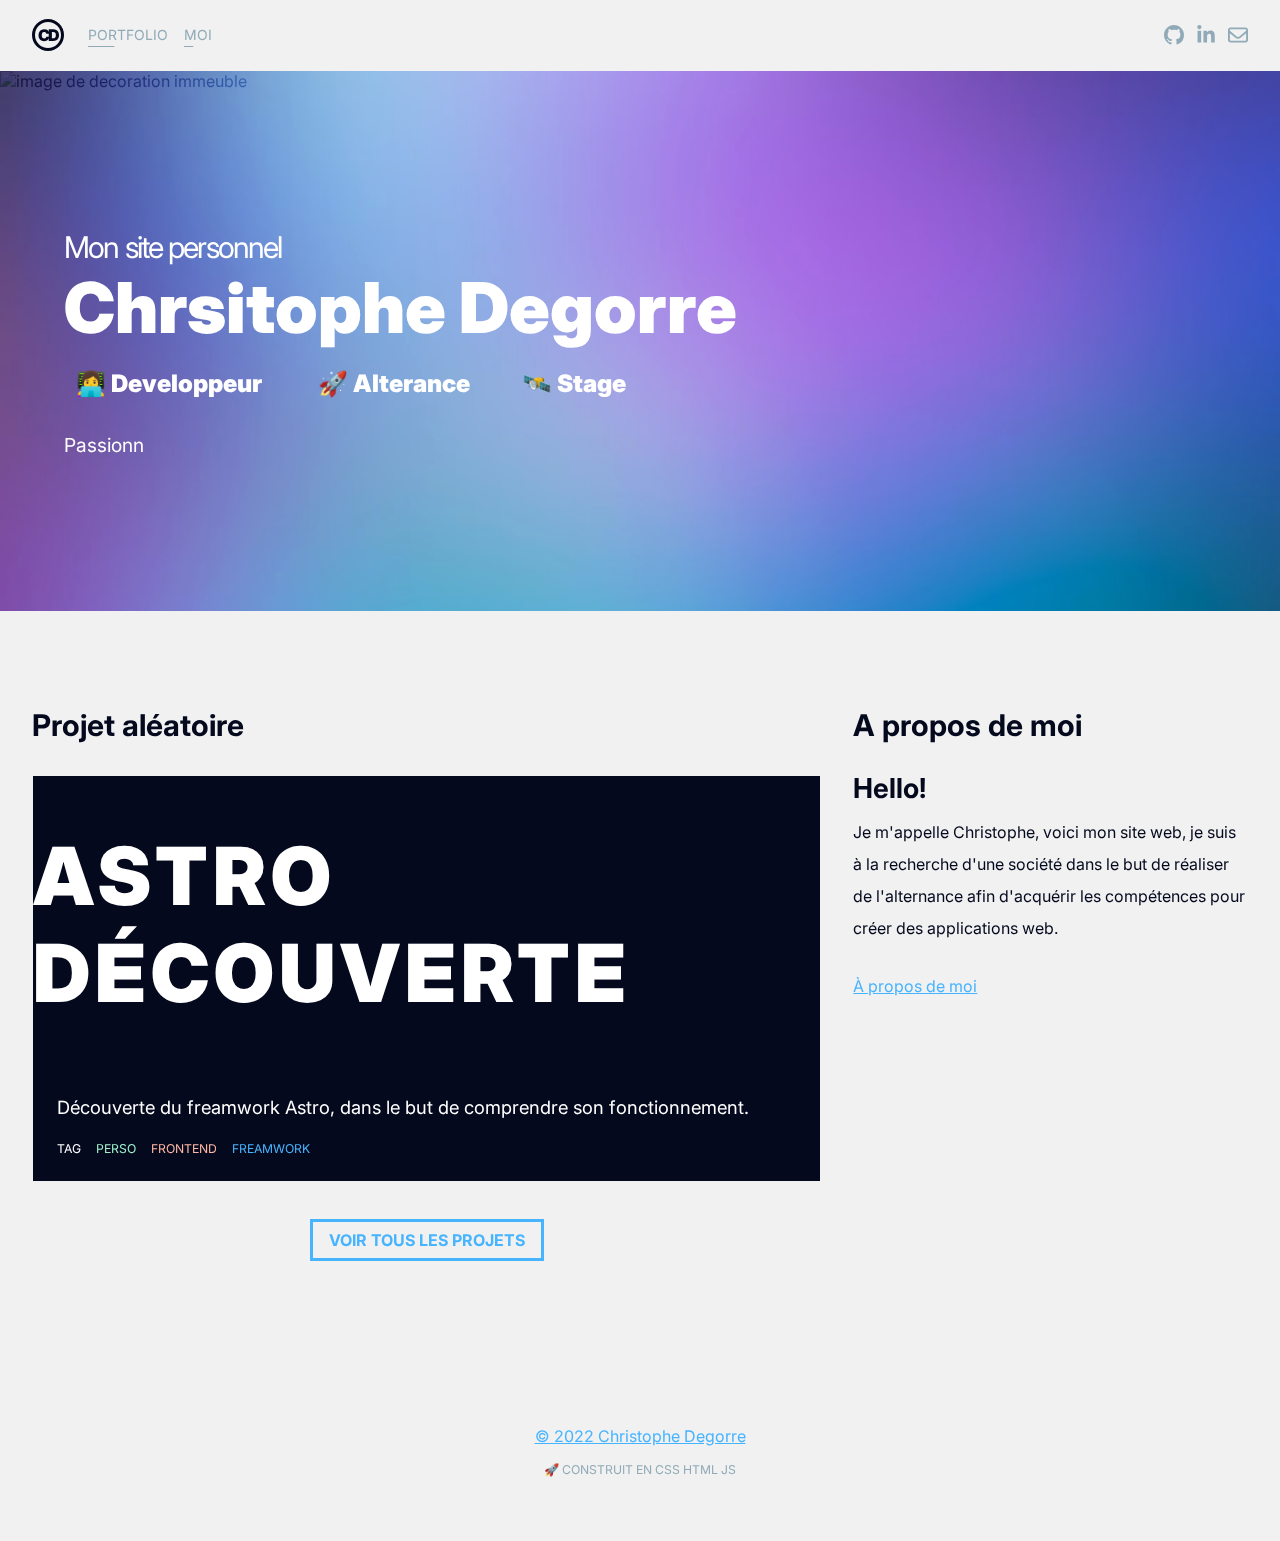
==== index.html @ 21e63541 "Update index.html" ====
<!DOCTYPE html>
<html lang="fr" class="astro-4YTBCMPP">
  <head>
    <meta charset="UTF-8" />
    <meta
      name="description"
      property="og:description"
      content="Le site personnel de Christophe Degorre"
    />
    <meta name="viewport" content="width=device-width" />
    <meta name="generator" content="Astro v1.1.3" />
     <meta name="google-site-verification" content="v-8isw802ksE5gIi-WYFsY7x6QPA-5wrtAp0ynGXPYA" />
    <meta name="robots" content="index,follow" />
    <title>Degorre Chrsitophe : Site personnel</title>
    <meta
      name="description"
      content="Vous êtes à la recherche d'un apprenti d'un stagiaire pour votre société . J ai acquis les connaissances grasses à la formation Développeur web avec Open Class Rooms."
    />
    <meta
      name="google-site-verification"
      content="v-8isw802ksE5gIi-WYFsY7x6QPA-5wrtAp0ynGXPYA"
    />
    <meta name="robots" content="index,follow">
    <link rel="icon" type="image/svg+xml" href="/favicon.svg" />
    <link rel="preconnect" href="https://fonts.googleapis.com" />
    <link rel="preconnect" href="https://fonts.gstatic.com" crossorigin />
    <link
      href="https://fonts.googleapis.com/css2?family=Inter:wght@200;400;700;900&display=swap"
      rel="stylesheet"
    />
    <link rel="stylesheet" href="./styles/3b892f93.f70babb3.css" />
    <link rel="stylesheet" href="./styles/cb6e2e71.89cbe359.css" />
    <link rel="stylesheet" href="./styles/index-projects.a815e34a.css" />
    <link rel="stylesheet" href="./styles/index.74ae51c2.css" />
    <link rel="stylesheet" href="./styles/style.css" />
  </head>
  <body>
    <nav class="_nav_7dyb5_1">
      <a class="_logolink_7dyb5_10" href=""
        ><div class="_monogram_7dyb5_30">CD</div></a
      ><a class="_link_7dyb5_16" href="./pages/portfolio.html">Portfolio</a
      ><a class="_link_7dyb5_16" href="./pages/about.html">Moi</a>
      <a
        class="_social_7dyb5_44 socialNone"
        href="https://github.com/crist51"
        target="blank"
        title="gitHub"
        ><svg
          class="_socialicon_7dyb5_52"
          xmlns="http://www.w3.org/2000/svg"
          viewBox="0 0 16 16"
        >
          <path
            d="M8 0C3.58 0 0 3.58 0 8c0 3.54 2.29 6.53 5.47 7.59.4.07.55-.17.55-.38 0-.19-.01-.82-.01-1.49-2.01.37-2.53-.49-2.69-.94-.09-.23-.48-.94-.82-1.13-.28-.15-.68-.52-.01-.53.63-.01 1.08.58 1.23.82.72 1.21 1.87.87 2.33.66.07-.52.28-.87.51-1.07-1.78-.2-3.64-.89-3.64-3.95 0-.87.31-1.59.82-2.15-.08-.2-.36-1.02.08-2.12 0 0 .67-.21 2.2.82.64-.18 1.32-.27 2-.27.68 0 1.36.09 2 .27 1.53-1.04 2.2-.82 2.2-.82.44 1.1.16 1.92.08 2.12.51.56.82 1.27.82 2.15 0 3.07-1.87 3.75-3.65 3.95.29.25.54.73.54 1.48 0 1.07-.01 1.93-.01 2.2 0 .21.15.46.55.38A8.012 8.012 0 0 0 16 8c0-4.42-3.58-8-8-8z"
          ></path></svg></a
      ><a
        class="_social_7dyb5_44 socialNone"
        href="https://www.linkedin.com/in/christophe-degorre/"
        target="blank"
        title="linkedin"
        ><svg
          class="_socialicon_7dyb5_52"
          xmlns="http://www.w3.org/2000/svg"
          viewBox="0 0 448 512"
        >
          <path
            d="M100.28 448H7.4V148.9h92.88zM53.79 108.1C24.09 108.1 0 83.5 0 53.8a53.79 53.79 0 0 1 107.58 0c0 29.7-24.1 54.3-53.79 54.3zM447.9 448h-92.68V302.4c0-34.7-.7-79.2-48.29-79.2-48.29 0-55.69 37.7-55.69 76.7V448h-92.78V148.9h89.08v40.8h1.3c12.4-23.5 42.69-48.3 87.88-48.3 94 0 111.28 61.9 111.28 142.3V448z"
          ></path></svg></a
      ><a
        class="_social_7dyb5_44"
        href="mailto:crist.degorre@gmail.com"
        title="e-mail"
        ><svg
          class="_socialicon_7dyb5_52"
          xmlns="http://www.w3.org/2000/svg"
          viewBox="0 0 512 512"
        >
          <path
            d="M0 128C0 92.65 28.65 64 64 64H448C483.3 64 512 92.65 512 128V384C512 419.3 483.3 448 448 448H64C28.65 448 0 419.3 0 384V128zM48 128V150.1L220.5 291.7C241.1 308.7 270.9 308.7 291.5 291.7L464 150.1V127.1C464 119.2 456.8 111.1 448 111.1H64C55.16 111.1 48 119.2 48 127.1L48 128zM48 212.2V384C48 392.8 55.16 400 64 400H448C456.8 400 464 392.8 464 384V212.2L322 328.8C283.6 360.3 228.4 360.3 189.1 328.8L48 212.2z"
          ></path>
        </svg>
      </a>
    </nav>
    <header class="hero astro-4YTBCMPP">
      <img
        width="1600"
        height="1131"
        class="img astro-4YTBCMPP"      
        src="https://images.pexels.com/photos/373912/pexels-photo-373912.jpeg?auto=compress&cs=tinysrgb&dpr=2&h=750&w=1260"
        srcset="
          https://images.pexels.com/photos/373912/pexels-photo-373912.jpeg?auto=compress&cs=tinysrgb&dpr=2&h=750&w=1260  800w,
          https://images.pexels.com/photos/373912/pexels-photo-373912.jpeg?auto=compress&cs=tinysrgb&dpr=2&h=750&w=1260 1200w,
          https://images.pexels.com/photos/373912/pexels-photo-373912.jpeg?auto=compress&cs=tinysrgb&dpr=2&h=750&w=1260 1600w,
          https://images.pexels.com/photos/373912/pexels-photo-373912.jpeg?auto=compress&cs=tinysrgb&dpr=2&h=750&w=1260 2400w
        "
           alt="image de decoration immeuble"
        sizes="(max-width: 800px) 800px, (max-width: 1200px) 1200px, (max-width: 1600px) 1600px, (max-width: 2400px) 2400px, 1200px"
      />
      <div class="gradient astro-4YTBCMPP"></div>
      <div class="gradient2 astro-4YTBCMPP"></div>
      <div class="overlay astro-4YTBCMPP">
        <div class="overlay-container astro-4YTBCMPP">
          <p class="subtitle astro-4YTBCMPP">Mon site personnel</p>
          <h1 class="title astro-4YTBCMPP">
            <!-- <small class="subtitle astro-4YTBCMPP">Mon site personnel</small> -->
            <span class="title">Chrsitophe Degorre</span>
          </h1>
          <div class="astro-4YTBCMPP">
            <span class="role astro-4YTBCMPP"
              >👩‍💻 Developpeur
              <span class="invert astro-4YTBCMPP">👩‍💻 Developpeur</span> </span
            >&nbsp;
            <span class="role astro-4YTBCMPP"
              >🚀 Alterance
              <span class="invert astro-4YTBCMPP">🚀 Alterance</span>
            </span>
            <span class="role astro-4YTBCMPP"
              >🛰️ Stage
              <span class="invert astro-4YTBCMPP">🛰️ Stage</span> </span
            >&nbsp;
          </div>
          <p class="desc astro-4YTBCMPP">
            <!-- Passionez du developement informatique, je me lance dans cette
            aventure pour en faire mon metier. -->
          </p>
        </div>
      </div>
    </header>
    <main class="wrapper mt4 mb4 astro-4YTBCMPP">
      <div class="grid astro-4YTBCMPP">
        <div class="section astro-4YTBCMPP index">
          <h2 class="sectionTitle astro-4YTBCMPP">Projet aléatoire</h2>
          <div class="_card_mrvio_1">


          </div>
          <div class="tac mt4 astro-4YTBCMPP">
            <a href="./pages/portfolio.html" class="astro-4YTBCMPP">
              <span class="_button_1fbb5_1">Voir tous les projets</span>
            </a>
          </div>
        </div>
        <div class="section astro-4YTBCMPP">
          <h2 class="sectionTitle astro-4YTBCMPP">A propos de moi</h2>
          <p class="bio astro-4YTBCMPP">
            <span class="astro-4YTBCMPP">Hello!</span> Je m'appelle Christophe,
            voici mon site web, je suis à la recherche d'une société dans
            le but de réaliser de l'alternance afin d'acquérir les compétences
            pour créer des applications web.
          </p>
          <p class="astro-4YTBCMPP">
            <a href="./pages/about.html" class="astro-4YTBCMPP"
              >À propos de moi</a
            >
          </p>
        </div>
      </div>
    </main>
    <footer class="_footer_knfx6_1">
      <a href="#"> © 2022 Christophe Degorre</a
      ><small class="_byline_knfx6_9">🚀 Construit en CSS HTML JS</small>
    </footer>
    <script
      src="https://kit.fontawesome.com/57a7e2b85b.js"
      crossorigin="anonymous"
    ></script>
    <script type="module" src="./script/app.js"></script>
  </body>
</html>
---- styles/3b892f93.f70babb3.css ----
:root {
    --c-black: #05091e;
    --c-blue: #46b4ff;
    --c-gray: #90aab7;
    --c-green: #9ef2cb;
    --c-pink: #ffb8d9;
    --c-orange: #ffb7a3;
    --c-yellow: #ffdace;
    --c-white: #fff;
    --f-u18: 11.390625em;
    --f-u17: 9.950627481136905em;
    --f-u16: 8.692673779389363em;
    --f-u15: 7.59375em;
    --f-u14: 6.63375165409127em;
    --f-u13: 5.795115852926242em;
    --f-u12: 5.0625em;
    --f-u11: 4.422501102727513em;
    --f-u10: 3.8634105686174953em;
    --f-u9: 3.375em;
    --f-u8: 2.9483340684850083em;
    --f-u7: 2.575607045744997em;
    --f-u6: 2.25em;
    --f-u5: 1.9655560456566725em;
    --f-u4: 1.7170713638299977em;
    --f-u3: 1.5em;
    --f-u2: 1.3103706971044482em;
    --f-u1: 1.1447142425533319em;
    --f-d1: .8735804647362989em;
    --f-d2: .7631428283688879em;
    --f-d3: .6666666666666666em;
    --f-d4: .5823869764908659em;
    --f-d5: .5087618855792586em;
    --f-d6: .4444444444444444em;
    --f-d7: .3882579843272439em;
    --f-d8: .3391745903861724em;
    --f-d9: .2962962962962963em;
    --f-d10: .2588386562181626em;
    --f-d11: .22611639359078162em;
    --f-d12: .19753086419753085em;
    --f-d13: .17255910414544176em;
    --f-d14: .15074426239385438em;
    --f-d15: .13168724279835392em;
    --f-d16: .11503940276362785em;
    --f-d17: .10049617492923625em;
    --f-d18: .0877914951989026em;
    --t-fg: var(--c-black);
    --t-bg: var(--c-white);
    --t-subdue: var(--c-gray);
    --t-active: var(--c-blue)
}

body {
    margin: 0;
    color: var(--t-fg);
    font-family: Inter, "system-ui", sans-serif
}

* {
    box-sizing: content-box
}

img {
    max-width: 100%;
    height: auto
}

a {
    color: var(--t-active)
}

h1, .sectionTitle  {
    /* font-size: var(--f-u8); */
    font-size:clamp(30px, 6vw, 60px);
}

.tc-black {
    color: var(--c-color)
}

.bg-black {
    background-color: var(--c-color)
}

.tc-blue {
    color: var(--c-color)
}

.bg-blue {
    background-color: var(--c-color)
}

.tc-white {
    color: var(--c-color)
}

.bg-white {
    background-color: var(--c-color)
}

.f-u0 {
    font-size: var(--f-u0)
}

.f-d0 {
    font-size: var(--f-d0)
}

.f-u1 {
    font-size: var(--f-u1)
}

.f-d1 {
    font-size: var(--f-d1)
}

.f-u2 {
    font-size: var(--f-u2)
}

.f-d2 {
    font-size: var(--f-d2)
}

.f-u3 {
    font-size: var(--f-u3)
}

.f-d3 {
    font-size: var(--f-d3)
}

.f-u4 {
    font-size: var(--f-u4)
}

.f-d4 {
    font-size: var(--f-d4)
}

.f-u5 {
    font-size: var(--f-u5)
}

.f-d5 {
    font-size: var(--f-d5)
}

.f-u6 {
    font-size: var(--f-u6)
}

.f-d6 {
    font-size: var(--f-d6)
}

.f-u7 {
    font-size: var(--f-u7)
}

.f-d7 {
    font-size: var(--f-d7)
}

.f-u8 {
    font-size: var(--f-u8)
}

.f-d8 {
    font-size: var(--f-d8)
}

.f-u9 {
    font-size: var(--f-u9)
}

.f-d9 {
    font-size: var(--f-d9)
}

.f-u10 {
    font-size: var(--f-u10)
}

.f-d10 {
    font-size: var(--f-d10)
}

.f-u11 {
    font-size: var(--f-u11)
}

.f-d11 {
    font-size: var(--f-d11)
}

.f-u12 {
    font-size: var(--f-u12)
}

.f-d12 {
    font-size: var(--f-d12)
}

.f-u13 {
    font-size: var(--f-u13)
}

.f-d13 {
    font-size: var(--f-d13)
}

.f-u14 {
    font-size: var(--f-u14)
}

.f-d14 {
    font-size: var(--f-d14)
}

.f-u15 {
    font-size: var(--f-u15)
}

.f-d15 {
    font-size: var(--f-d15)
}

.f-u16 {
    font-size: var(--f-u16)
}

.f-d16 {
    font-size: var(--f-d16)
}

.f-u17 {
    font-size: var(--f-u17)
}

.f-d17 {
    font-size: var(--f-d17)
}

.f-u18 {
    font-size: var(--f-u18)
}

.f-d18 {
    font-size: var(--f-d18)
}

.ma0 {
    margin: 0rem
}

.mt0 {
    margin-top: 0rem
}

.mr0 {
    margin-right: 0rem
}

.mb0 {
    margin-bottom: 0rem
}

.ml0 {
    margin-left: 0rem
}

.pa0 {
    padding: 0rem
}

.pt0 {
    padding-top: 0rem
}

.pr0 {
    padding-right: 0rem
}

.pb0 {
    padding-bottom: 0rem
}

.pl0 {
    padding-left: 0rem
}

.ma1 {
    margin: .5rem
}

.mt1 {
    margin-top: .5rem
}

.mr1 {
    margin-right: .5rem
}

.mb1 {
    margin-bottom: .5rem
}

.ml1 {
    margin-left: .5rem
}

.pa1 {
    padding: .5rem
}

.pt1 {
    padding-top: .5rem
}

.pr1 {
    padding-right: .5rem
}

.pb1 {
    padding-bottom: .5rem
}

.pl1 {
    padding-left: .5rem
}

.ma2 {
    margin: 1rem
}

.mt2 {
    margin-top: 1rem
}

.mr2 {
    margin-right: 1rem
}

.mb2 {
    margin-bottom: 1rem
}

.ml2 {
    margin-left: 1rem
}

.pa2 {
    padding: 1rem
}

.pt2 {
    padding-top: 1rem
}

.pr2 {
    padding-right: 1rem
}

.pb2 {
    padding-bottom: 1rem
}

.pl2 {
    padding-left: 1rem
}

.ma3 {
    margin: 1.5rem
}

.mt3 {
    margin-top: 1.5rem
}

.mr3 {
    margin-right: 1.5rem
}

.mb3 {
    margin-bottom: 1.5rem
}

.ml3 {
    margin-left: 1.5rem
}

.pa3 {
    padding: 1.5rem
}

.pt3 {
    padding-top: 1.5rem
}

.pr3 {
    padding-right: 1.5rem
}

.pb3 {
    padding-bottom: 1.5rem
}

.pl3 {
    padding-left: 1.5rem
}

.ma4 {
    margin: 2rem
}

.mt4 {
    margin-top: 2rem
}

.mr4 {
    margin-right: 2rem
}

.mb4 {
    margin-bottom: 2rem
}

.ml4 {
    margin-left: 2rem
}

.pa4 {
    padding: 2rem
}

.pt4 {
    padding-top: 2rem
}

.pr4 {
    padding-right: 2rem
}

.pb4 {
    padding-bottom: 2rem
}

.pl4 {
    padding-left: 2rem
}

.ma5 {
    margin: 2.5rem
}

.mt5 {
    margin-top: 2.5rem
}

.mr5 {
    margin-right: 2.5rem
}

.mb5 {
    margin-bottom: 2.5rem
}

.ml5 {
    margin-left: 2.5rem
}

.pa5 {
    padding: 2.5rem
}

.pt5 {
    padding-top: 2.5rem
}

.pr5 {
    padding-right: 2.5rem
}

.pb5 {
    padding-bottom: 2.5rem
}

.pl5 {
    padding-left: 2.5rem
}

.ma6 {
    margin: 3rem
}

.mt6 {
    margin-top: 3rem
}

.mr6 {
    margin-right: 3rem
}

.mb6 {
    margin-bottom: 3rem
}

.ml6 {
    margin-left: 3rem
}

.pa6 {
    padding: 3rem
}

.pt6 {
    padding-top: 3rem
}

.pr6 {
    padding-right: 3rem
}

.pb6 {
    padding-bottom: 3rem
}

.pl6 {
    padding-left: 3rem
}

.ma7 {
    margin: 3.5rem
}

.mt7 {
    margin-top: 3.5rem
}

.mr7 {
    margin-right: 3.5rem
}

.mb7 {
    margin-bottom: 3.5rem
}

.ml7 {
    margin-left: 3.5rem
}

.pa7 {
    padding: 3.5rem
}

.pt7 {
    padding-top: 3.5rem
}

.pr7 {
    padding-right: 3.5rem
}

.pb7 {
    padding-bottom: 3.5rem
}

.pl7 {
    padding-left: 3.5rem
}

.ma8 {
    margin: 4rem
}

.mt8 {
    margin-top: 4rem
}

.mr8 {
    margin-right: 4rem
}

.mb8 {
    margin-bottom: 4rem
}

.ml8 {
    margin-left: 4rem
}

.pa8 {
    padding: 4rem
}

.pt8 {
    padding-top: 4rem
}

.pr8 {
    padding-right: 4rem
}

.pb8 {
    padding-bottom: 4rem
}

.pl8 {
    padding-left: 4rem
}

.ma9 {
    margin: 4.5rem
}

.mt9 {
    margin-top: 4.5rem
}

.mr9 {
    margin-right: 4.5rem
}

.mb9 {
    margin-bottom: 4.5rem
}

.ml9 {
    margin-left: 4.5rem
}

.pa9 {
    padding: 4.5rem
}

.pt9 {
    padding-top: 4.5rem
}

.pr9 {
    padding-right: 4.5rem
}

.pb9 {
    padding-bottom: 4.5rem
}

.pl9 {
    padding-left: 4.5rem
}

.ma10 {
    margin: 5rem
}

.mt10 {
    margin-top: 5rem
}

.mr10 {
    margin-right: 5rem
}

.mb10 {
    margin-bottom: 5rem
}

.ml10 {
    margin-left: 5rem
}

.pa10 {
    padding: 5rem
}

.pt10 {
    padding-top: 5rem
}

.pr10 {
    padding-right: 5rem
}

.pb10 {
    padding-bottom: 5rem
}

.pl10 {
    padding-left: 5rem
}

.ma11 {
    margin: 5.5rem
}

.mt11 {
    margin-top: 5.5rem
}

.mr11 {
    margin-right: 5.5rem
}

.mb11 {
    margin-bottom: 5.5rem
}

.ml11 {
    margin-left: 5.5rem
}

.pa11 {
    padding: 5.5rem
}

.pt11 {
    padding-top: 5.5rem
}

.pr11 {
    padding-right: 5.5rem
}

.pb11 {
    padding-bottom: 5.5rem
}

.pl11 {
    padding-left: 5.5rem
}

.ma12 {
    margin: 6rem
}

.mt12 {
    margin-top: 6rem
}

.mr12 {
    margin-right: 6rem
}

.mb12 {
    margin-bottom: 6rem
}

.ml12 {
    margin-left: 6rem
}

.pa12 {
    padding: 6rem
}

.pt12 {
    padding-top: 6rem
}

.pr12 {
    padding-right: 6rem
}

.pb12 {
    padding-bottom: 6rem
}

.pl12 {
    padding-left: 6rem
}

.ma13 {
    margin: 6.5rem
}

.mt13 {
    margin-top: 6.5rem
}

.mr13 {
    margin-right: 6.5rem
}

.mb13 {
    margin-bottom: 6.5rem
}

.ml13 {
    margin-left: 6.5rem
}

.pa13 {
    padding: 6.5rem
}

.pt13 {
    padding-top: 6.5rem
}

.pr13 {
    padding-right: 6.5rem
}

.pb13 {
    padding-bottom: 6.5rem
}

.pl13 {
    padding-left: 6.5rem
}

.ma14 {
    margin: 7rem
}

.mt14 {
    margin-top: 7rem
}

.mr14 {
    margin-right: 7rem
}

.mb14 {
    margin-bottom: 7rem
}

.ml14 {
    margin-left: 7rem
}

.pa14 {
    padding: 7rem
}

.pt14 {
    padding-top: 7rem
}

.pr14 {
    padding-right: 7rem
}

.pb14 {
    padding-bottom: 7rem
}

.pl14 {
    padding-left: 7rem
}

.ma15 {
    margin: 7.5rem
}

.mt15 {
    margin-top: 7.5rem
}

.mr15 {
    margin-right: 7.5rem
}

.mb15 {
    margin-bottom: 7.5rem
}

.ml15 {
    margin-left: 7.5rem
}

.pa15 {
    padding: 7.5rem
}

.pt15 {
    padding-top: 7.5rem
}

.pr15 {
    padding-right: 7.5rem
}

.pb15 {
    padding-bottom: 7.5rem
}

.pl15 {
    padding-left: 7.5rem
}

.ma16 {
    margin: 8rem
}

.mt16 {
    margin-top: 8rem
}

.mr16 {
    margin-right: 8rem
}

.mb16 {
    margin-bottom: 8rem
}

.ml16 {
    margin-left: 8rem
}

.pa16 {
    padding: 8rem
}

.pt16 {
    padding-top: 8rem
}

.pr16 {
    padding-right: 8rem
}

.pb16 {
    padding-bottom: 8rem
}

.pl16 {
    padding-left: 8rem
}

.ma17 {
    margin: 8.5rem
}

.mt17 {
    margin-top: 8.5rem
}

.mr17 {
    margin-right: 8.5rem
}

.mb17 {
    margin-bottom: 8.5rem
}

.ml17 {
    margin-left: 8.5rem
}

.pa17 {
    padding: 8.5rem
}

.pt17 {
    padding-top: 8.5rem
}

.pr17 {
    padding-right: 8.5rem
}

.pb17 {
    padding-bottom: 8.5rem
}

.pl17 {
    padding-left: 8.5rem
}

.ma18 {
    margin: 9rem
}

.mt18 {
    margin-top: 9rem
}

.mr18 {
    margin-right: 9rem
}

.mb18 {
    margin-bottom: 9rem
}

.ml18 {
    margin-left: 9rem
}

.pa18 {
    padding: 9rem
}

.pt18 {
    padding-top: 9rem
}

.pr18 {
    padding-right: 9rem
}

.pb18 {
    padding-bottom: 9rem
}

.pl18 {
    padding-left: 9rem
}

.ma19 {
    margin: 9.5rem
}

.mt19 {
    margin-top: 9.5rem
}

.mr19 {
    margin-right: 9.5rem
}

.mb19 {
    margin-bottom: 9.5rem
}

.ml19 {
    margin-left: 9.5rem
}

.pa19 {
    padding: 9.5rem
}

.pt19 {
    padding-top: 9.5rem
}

.pr19 {
    padding-right: 9.5rem
}

.pb19 {
    padding-bottom: 9.5rem
}

.pl19 {
    padding-left: 9.5rem
}

.ma20 {
    margin: 10rem
}

.mt20 {
    margin-top: 10rem
}

.mr20 {
    margin-right: 10rem
}

.mb20 {
    margin-bottom: 10rem
}

.ml20 {
    margin-left: 10rem
}

.pa20 {
    padding: 10rem
}

.pt20 {
    padding-top: 10rem
}

.pr20 {
    padding-right: 10rem
}

.pb20 {
    padding-bottom: 10rem
}

.pl20 {
    padding-left: 10rem
}

.ma21 {
    margin: 10.5rem
}

.mt21 {
    margin-top: 10.5rem
}

.mr21 {
    margin-right: 10.5rem
}

.mb21 {
    margin-bottom: 10.5rem
}

.ml21 {
    margin-left: 10.5rem
}

.pa21 {
    padding: 10.5rem
}

.pt21 {
    padding-top: 10.5rem
}

.pr21 {
    padding-right: 10.5rem
}

.pb21 {
    padding-bottom: 10.5rem
}

.pl21 {
    padding-left: 10.5rem
}

.ma22 {
    margin: 11rem
}

.mt22 {
    margin-top: 11rem
}

.mr22 {
    margin-right: 11rem
}

.mb22 {
    margin-bottom: 11rem
}

.ml22 {
    margin-left: 11rem
}

.pa22 {
    padding: 11rem
}

.pt22 {
    padding-top: 11rem
}

.pr22 {
    padding-right: 11rem
}

.pb22 {
    padding-bottom: 11rem
}

.pl22 {
    padding-left: 11rem
}

.ma23 {
    margin: 11.5rem
}

.mt23 {
    margin-top: 11.5rem
}

.mr23 {
    margin-right: 11.5rem
}

.mb23 {
    margin-bottom: 11.5rem
}

.ml23 {
    margin-left: 11.5rem
}

.pa23 {
    padding: 11.5rem
}

.pt23 {
    padding-top: 11.5rem
}

.pr23 {
    padding-right: 11.5rem
}

.pb23 {
    padding-bottom: 11.5rem
}

.pl23 {
    padding-left: 11.5rem
}

.ma24 {
    margin: 12rem
}

.mt24 {
    margin-top: 12rem
}

.mr24 {
    margin-right: 12rem
}

.mb24 {
    margin-bottom: 12rem
}

.ml24 {
    margin-left: 12rem
}

.pa24 {
    padding: 12rem
}

.pt24 {
    padding-top: 12rem
}

.pr24 {
    padding-right: 12rem
}

.pb24 {
    padding-bottom: 12rem
}

.pl24 {
    padding-left: 12rem
}

.ma25 {
    margin: 12.5rem
}

.mt25 {
    margin-top: 12.5rem
}

.mr25 {
    margin-right: 12.5rem
}

.mb25 {
    margin-bottom: 12.5rem
}

.ml25 {
    margin-left: 12.5rem
}

.pa25 {
    padding: 12.5rem
}

.pt25 {
    padding-top: 12.5rem
}

.pr25 {
    padding-right: 12.5rem
}

.pb25 {
    padding-bottom: 12.5rem
}

.pl25 {
    padding-left: 12.5rem
}

.ma26 {
    margin: 13rem
}

.mt26 {
    margin-top: 13rem
}

.mr26 {
    margin-right: 13rem
}

.mb26 {
    margin-bottom: 13rem
}

.ml26 {
    margin-left: 13rem
}

.pa26 {
    padding: 13rem
}

.pt26 {
    padding-top: 13rem
}

.pr26 {
    padding-right: 13rem
}

.pb26 {
    padding-bottom: 13rem
}

.pl26 {
    padding-left: 13rem
}

.ma27 {
    margin: 13.5rem
}

.mt27 {
    margin-top: 13.5rem
}

.mr27 {
    margin-right: 13.5rem
}

.mb27 {
    margin-bottom: 13.5rem
}

.ml27 {
    margin-left: 13.5rem
}

.pa27 {
    padding: 13.5rem
}

.pt27 {
    padding-top: 13.5rem
}

.pr27 {
    padding-right: 13.5rem
}

.pb27 {
    padding-bottom: 13.5rem
}

.pl27 {
    padding-left: 13.5rem
}

.ma28 {
    margin: 14rem
}

.mt28 {
    margin-top: 14rem
}

.mr28 {
    margin-right: 14rem
}

.mb28 {
    margin-bottom: 14rem
}

.ml28 {
    margin-left: 14rem
}

.pa28 {
    padding: 14rem
}

.pt28 {
    padding-top: 14rem
}

.pr28 {
    padding-right: 14rem
}

.pb28 {
    padding-bottom: 14rem
}

.pl28 {
    padding-left: 14rem
}

.ma29 {
    margin: 14.5rem
}

.mt29 {
    margin-top: 14.5rem
}

.mr29 {
    margin-right: 14.5rem
}

.mb29 {
    margin-bottom: 14.5rem
}

.ml29 {
    margin-left: 14.5rem
}

.pa29 {
    padding: 14.5rem
}

.pt29 {
    padding-top: 14.5rem
}

.pr29 {
    padding-right: 14.5rem
}

.pb29 {
    padding-bottom: 14.5rem
}

.pl29 {
    padding-left: 14.5rem
}

.ma30 {
    margin: 15rem
}

.mt30 {
    margin-top: 15rem
}

.mr30 {
    margin-right: 15rem
}

.mb30 {
    margin-bottom: 15rem
}

.ml30 {
    margin-left: 15rem
}

.pa30 {
    padding: 15rem
}

.pt30 {
    padding-top: 15rem
}

.pr30 {
    padding-right: 15rem
}

.pb30 {
    padding-bottom: 15rem
}

.pl30 {
    padding-left: 15rem
}

.ma31 {
    margin: 15.5rem
}

.mt31 {
    margin-top: 15.5rem
}

.mr31 {
    margin-right: 15.5rem
}

.mb31 {
    margin-bottom: 15.5rem
}

.ml31 {
    margin-left: 15.5rem
}

.pa31 {
    padding: 15.5rem
}

.pt31 {
    padding-top: 15.5rem
}

.pr31 {
    padding-right: 15.5rem
}

.pb31 {
    padding-bottom: 15.5rem
}

.pl31 {
    padding-left: 15.5rem
}

.ma32 {
    margin: 16rem
}

.mt32 {
    margin-top: 16rem
}

.mr32 {
    margin-right: 16rem
}

.mb32 {
    margin-bottom: 16rem
}

.ml32 {
    margin-left: 16rem
}

.pa32 {
    padding: 16rem
}

.pt32 {
    padding-top: 16rem
}

.pr32 {
    padding-right: 16rem
}

.pb32 {
    padding-bottom: 16rem
}

.pl32 {
    padding-left: 16rem
}

.ma33 {
    margin: 16.5rem
}

.mt33 {
    margin-top: 16.5rem
}

.mr33 {
    margin-right: 16.5rem
}

.mb33 {
    margin-bottom: 16.5rem
}

.ml33 {
    margin-left: 16.5rem
}

.pa33 {
    padding: 16.5rem
}

.pt33 {
    padding-top: 16.5rem
}

.pr33 {
    padding-right: 16.5rem
}

.pb33 {
    padding-bottom: 16.5rem
}

.pl33 {
    padding-left: 16.5rem
}

.ma34 {
    margin: 17rem
}

.mt34 {
    margin-top: 17rem
}

.mr34 {
    margin-right: 17rem
}

.mb34 {
    margin-bottom: 17rem
}

.ml34 {
    margin-left: 17rem
}

.pa34 {
    padding: 17rem
}

.pt34 {
    padding-top: 17rem
}

.pr34 {
    padding-right: 17rem
}

.pb34 {
    padding-bottom: 17rem
}

.pl34 {
    padding-left: 17rem
}

.ma35 {
    margin: 17.5rem
}

.mt35 {
    margin-top: 17.5rem
}

.mr35 {
    margin-right: 17.5rem
}

.mb35 {
    margin-bottom: 17.5rem
}

.ml35 {
    margin-left: 17.5rem
}

.pa35 {
    padding: 17.5rem
}

.pt35 {
    padding-top: 17.5rem
}

.pr35 {
    padding-right: 17.5rem
}

.pb35 {
    padding-bottom: 17.5rem
}

.pl35 {
    padding-left: 17.5rem
}

.ma36 {
    margin: 18rem
}

.mt36 {
    margin-top: 18rem
}

.mr36 {
    margin-right: 18rem
}

.mb36 {
    margin-bottom: 18rem
}

.ml36 {
    margin-left: 18rem
}

.pa36 {
    padding: 18rem
}

.pt36 {
    padding-top: 18rem
}

.pr36 {
    padding-right: 18rem
}

.pb36 {
    padding-bottom: 18rem
}

.pl36 {
    padding-left: 18rem
}

.tac {
    text-align: center
}

.tal {
    text-align: left
}

.tar {
    text-align: right
}

.wrapper {
    max-width: 80em;
    margin-left: auto;
    margin-right: auto;
    padding-left: 2rem;
    padding-right: 2rem
}

.wrapper__readable {
    max-width: 50em
}

._nav_7dyb5_1 {
    display: flex;
    align-items: center;
    padding: 1rem 2rem
}

._logolink_7dyb5_10 {
    display: block;
    color: var(--t-fg);
    text-decoration: none
}

._link_7dyb5_16 {
    color: var(--t-subdue);
    display: block;
    margin-left: 1rem;
    text-decoration: none;
    font-size: var(--f-d1);
    text-transform: uppercase;
    padding-top: .75em;
    padding-bottom: .75em
}

._link_7dyb5_16:focus, ._link_7dyb5_16:hover {
    color: var(--t-active)
}

._monogram_7dyb5_30 {
    display: flex;
    align-items: center;
    justify-content: center;
    width: 2em;
    height: 2em;
    margin-right: .5rem;
    color: var(--c-black);
    font-weight: 900;
    letter-spacing: -.125rem;
    border: 3px solid currentColor;
    border-radius: 50%
}

._social_7dyb5_44 {
    display: block;
    margin-left: auto
}

._social_7dyb5_44+._social_7dyb5_44 {
    margin-left: .75rem
}

._socialicon_7dyb5_52 {
    display: block;
    width: 1.25rem;
    height: 1.25rem;
    fill: var(--t-subdue);
    transition: fill linear .15s
}

._socialicon_7dyb5_52:hover {
    fill: var(--t-active)
}

._footer_knfx6_1 {
    text-align: center;
    padding: 8rem 2rem 4rem
}

._byline_knfx6_9 {
    display: block;
    margin-top: 1rem;
    color: var(--t-subdue);
    font-size: var(--f-d2);
    text-transform: uppercase
}

;
---- styles/cb6e2e71.89cbe359.css ----
._button_1fbb5_1 {
    display: inline-block;
    border: 3px solid currentColor;
    padding: .5em 1em;
    font-weight: 700;
    text-transform: uppercase
}

.hero:where(.astro-YJY46LTV) {
    padding: 8rem;
    display: flex;
    background-color: var(--t-fg);
    background-repeat: no-repeat;
    background-size: cover;
    /* background-size: 100%; */
    min-height: 25vw;
    color: #fff;
    flex-direction: column;
    align-items: center;
    justify-content: center
}

.tag:where(.astro-YJY46LTV) {
    margin-left: .5em;
    margin-right: .5em;
    text-transform: uppercase
}

.tag:where(.astro-YJY46LTV):nth-of-type(1n) {
    color: var(--c-green)
}

.tag:where(.astro-YJY46LTV):nth-of-type(2n) {
    color: var(--c-orange)
}

.tag:where(.astro-YJY46LTV):nth-of-type(3n) {
    color: var(--c-blue)
}

.tag:where(.astro-YJY46LTV):nth-of-type(4n) {
    color: var(--c-pink)
}

.title:where(.astro-YJY46LTV) {
    font-size: clamp(24px, 8vw, 80px);/*24 min, sinon 8 vw max 80px*/
    font-weight: 900;
    text-transform: uppercase;
    letter-spacing: .0625em
}

.leadIn:where(.astro-YJY46LTV) {
    color: var(--t-bg);
    background-color: var(--t-fg)
}

.tagline:where(.astro-YJY46LTV) {
    font-weight: 300;
    font-size: var(--f-u3);
    line-height: 1.5
}

.content:where(.astro-YJY46LTV) {
    font-size: var(--f-u1);
    line-height: 2.2
}
---- styles/index-projects.a815e34a.css ----
._card_mrvio_1 {
    position: relative;
    color: var(--t-bg);
    background: var(--t-fg);
    border: 1px solid #f0f0f0
}

._title_mrvio_8 {
    position: absolute;
    top: 0;
    width: 100%;
    height: 100%;
    display: flex;
    align-items: center;
    justify-content: center;
    margin: 0;
    color: #fff;
    flex-direction: column;
    font-size: clamp(24px, 8vw, 80px);/*24 min, sinon 8 vw max 80px*/
    font-weight: 900;
    text-transform: uppercase;
    letter-spacing: .0625em
}

._titleCard_mrvio_25 {
    position: relative;
    background-size: cover;
    background-position: 50% 100%;
    padding-top: 37.5%
}

._desc_mrvio_32 {
    font-size: var(--f-u1);
    line-height: 1.4
}

._link_mrvio_37 {
    position: absolute;
    top: 0;
    left: 0;
    width: 100%;
    height: 100%;
    display: flex;
    flex-direction: column;
    align-items: center;
    justify-content: center;
    color: var(--t-bg);
    font-size: var(--f-u2);
    font-weight: 700;
    background: rgba(0, 0, 0, .25);
    opacity: 0;
    text-decoration: none;
    text-transform: uppercase;
    transition: opacity .15s linear
}

._link_mrvio_37:focus, ._link_mrvio_37:hover {
    opacity: 1
}

._link_mrvio_37:focus ._linkInner_mrvio_59, ._link_mrvio_37:hover ._linkInner_mrvio_59 {
    transform: translateY(0);
    border-color: #ffffff9f
}

._linkInner_mrvio_59 {
    padding: .375em 1em;
    border: 2px solid rgba(255, 255, 255, 0);
    transition: transform .3s cubic-bezier(0, .4, .6, 1), border-color 1s linear;
    transform: translateY(25%)
}

._nav_mrvio_71 {
    display: flex;
    justify-content: flex-end
}

._tags_mrvio_76 {
    font-size: var(--f-d2);
    text-transform: uppercase
}

._tag_mrvio_76 {
    display: inline-block;
    color: var(--c-yellow);
    text-transform: uppercase;
    margin-left: .5em
}

._tag_mrvio_76:nth-of-type(1n) {
    color: var(--c-green)
}

._tag_mrvio_76:nth-of-type(2n) {
    color: var(--c-orange)
}

._tag_mrvio_76:nth-of-type(3n) {
    color: var(--c-blue)
}

._tag_mrvio_76:nth-of-type(4n) {
    color: var(--c-pink)
}
---- styles/index.74ae51c2.css ----
.hero:where(.astro-4YTBCMPP) {
    position: relative;
    overflow: hidden
}

@media (min-width: 750px) {
    .hero:where(.astro-4YTBCMPP) {
        height: 45vw
    }
}

.img:where(.astro-4YTBCMPP) {
    display: block;
    width: 100%;
    height: auto
}

.gradient:where(.astro-4YTBCMPP), .gradient2:where(.astro-4YTBCMPP) {
    background-image: url("../asset/mesh-gradient.jpg");
    background-size: cover;
    pointer-events: none;
    mix-blend-mode: screen;
    width: 100%;
    height: 100%;
    position: absolute;
    top: 0;
    left: 0;
    z-index: 2
}

.gradient2:where(.astro-4YTBCMPP) {
    mix-blend-mode: multiply;
    background-size: cover
}

.overlay:where(.astro-4YTBCMPP) {
    position: absolute;
    top: 0;
    left: 0;
    width: 100%;
    height: 100%;
    z-index: 10;
    display: flex;
    flex-direction: column;
    align-items: flex-start;
    justify-content: center;
    padding-left: 2rem
}

@media (min-width: 750px) {
    .overlay:where(.astro-4YTBCMPP) {
        padding-left: 4rem
    }
}

.title:where(.astro-4YTBCMPP) {
    font-weight: 900;
    /* font-size: var(--f-u8); */
    margin-bottom: .5rem;
    margin-top: 0
}

.grid:where(.astro-4YTBCMPP) {
    display: grid;
    grid-gap: 2rem
}

@media (min-width: 1200px) {
    .grid:where(.astro-4YTBCMPP) {
        grid-template-columns: 2fr 1fr
    }
}

.sectionTitle:where(.astro-4YTBCMPP) {
    font-weight: 700;
    font-size: var(--f-u8);
    margin-top: 4rem;
    margin-bottom: 2rem
}

.role:where(.astro-4YTBCMPP) {
    position: relative;
    display: inline-block;
    font-weight: 900;
    color: var(--t-bg);
    background-color: var(--t-fg);
    padding: .25em .5em;
    z-index: 2
}

@media (min-width: 750px) {
    .role:where(.astro-4YTBCMPP) {
        font-size: var(--f-u3)
    }
}

.role:where(.astro-4YTBCMPP)+.role:where(.astro-4YTBCMPP) {
    margin-left: 1em
}

.role:where(.astro-4YTBCMPP):nth-of-type(1) .invert:where(.astro-4YTBCMPP) {
    background-color: var(--c-pink)
}

.role:where(.astro-4YTBCMPP):nth-of-type(2) .invert:where(.astro-4YTBCMPP) {
    background-color: var(--c-blue)
}

.role:where(.astro-4YTBCMPP):nth-of-type(3) .invert:where(.astro-4YTBCMPP) {
    background-color: var(--c-green)
}

.role:where(.astro-4YTBCMPP):hover .invert:where(.astro-4YTBCMPP) {
    clip-path: polygon(0% 0%, 100% 0%, 100% 100%, 0% 100%)
}

.invert:where(.astro-4YTBCMPP) {
    position: absolute;
    color: var(--t-fg);
    display: flex;
    align-items: center;
    justify-content: center;
    width: 100%;
    height: 100%;
    top: 0;
    left: 0;
    pointer-events: none;
    clip-path: polygon(0% 100%, 100% 100%, 100% 200%, 0% 200%);
    transition: clip-path cubic-bezier(.4, 0, .5, 1) .15s
}

.desc:where(.astro-4YTBCMPP) {
    /* font-size: var(--f-u2); */
    font-size:clamp(15px, 1.5vw, 20px);
    margin-top: 1.5rem;
    margin-bottom: 0
}

.subtitle:where(.astro-4YTBCMPP) {
    display: block;
    font-weight: 400;
    font-size: var(--f-d6);
    letter-spacing: -.0625em
}

.bio:where(.astro-4YTBCMPP) {
    line-height: 2;
    margin-bottom: 2rem
}

.bio:where(.astro-4YTBCMPP)>span:where(.astro-4YTBCMPP):first-of-type {
    line-height: 1;
    margin-bottom: .5em;
    display: block;
    font-weight: 700;
    font-size: var(--f-u4)
}
---- styles/style.css ----
*,
::before,
::after {
  box-sizing: border-box;
  padding: 0;
  margin: 0;
}

body{
  background-color: #f1f1f1;
}

.overlay {
  color: white;
}

.astro-4YTBCMPP span {
  display: inline block;
  margin: 5px 0;
}

@media (max-width: 255px) {
  .desc {
    display: none;
  }
  .tagline{
    display: none;
  }
}

._monogram_7dyb5_30{
  transition: transform 500ms ease-in-out;
}
._monogram_7dyb5_30:hover, ._monogram_7dyb5_30:focus {
  transition: transform 500ms ease-in-out;
  transform: rotate(-360deg);

}

.astro-4YTBCMPP {
  background-color: transparent;
}

._link_7dyb5_16::after {
  content: "";
  display: block;
  position: relative;
  background: var(--t-subdue);
  width: 100%;
  height: 1px;
  bottom: -3px;
  left: 0;
  transform-origin: left;
  transform: scaleX(33%);
  transition: transform 0.2s ease-out;
}

._link_7dyb5_16:hover::after, ._link_7dyb5_16:focus::after {
  transform: scaleX(100%);
  background: var(--t-active)
}

::selection {
  background-color: rgb(46, 46, 46);
  color: rgb(206, 206, 206);
}

h1{
  font-size:clamp(35px, 7vw, 70px);
}

.sectionTitle, .subtitle{
  font-size:clamp(15px, 3vw, 30px);
}



@keyframes carret {
  0% {
    opacity: 1;
  }
  50% {
    opacity: 0;
  }
  100% {
    opacity: 1;
  }
}

/* .subtitle{
  font-size: clamp(15px, 3vw, 30px);
} */

.hero-push-link.active {
  opacity: 1;
}

._link_mrvio_98{
  display: inline;
}

._button_1fbb5_1{
  background-color: transparent !important;
  transition: background-color 300ms;

}

._button_1fbb5_1:hover, ._button_1fbb5_1:focus{
  background-color: #46b5ff42 !important;
  transition: background-color 300ms;
}

.grid:where(.astro-HLE4NI4M) {
  display: grid;
  grid-gap: 3rem
}

.hero{
  height: clamp(300px, 60vh, 600px);
  background-position: center;
}

.objectif{
  margin-top: 50px;
}

.objectif ul{
  padding-left: 30px;
  margin-top: 15px;
}

dt{
  margin-top: 30px;
}

.lienProject a{
  display: block;
  margin-left: clamp(30px, 6vw, 60px);
  margin-top: 10px;
  text-decoration: none;
}

.astro-CT2XOGS6{
  margin-bottom: 15px;
  text-align: justify;
}

.about, .pageProject{
  overflow: hidden;
}
.about div, .pageProject section {
  animation: slideInTop 1s ease-in-out 0s 1 normal forwards;
}

@keyframes slideInTop {
	0% {
		opacity: 0;
		transform: translateY(-250px);
	}

	100% {
		opacity: 1;
		transform: translateY(0);
	}
}

._desc_mrvio_32 .desc{
  font-size: clamp(15px, 3vw , 30px);
}

._tags_mrvio_76 {
  display: inline;
}

._tags_mrvio_76 div {
  word-spacing: 15px;
  margin-left: 15px;
}

@media (max-width: 335px) {
  .socialNone {
      display: none !important;
  }

  ._nav_7dyb5_1 {
      justify-content: space-evenly;
      padding: 0;
  }
  .role {
      display: none !important;
    }
}

.desc {
  height: clamp(15px, 1.5vw, 20px);
}

.hero, .hero img {
  height: 20vw;
}

@media(max-width: 1400px){
  .hero, .hero img, .gradient  {
      height: clamp(300px, 60vh, 600px)!important;
  }

}
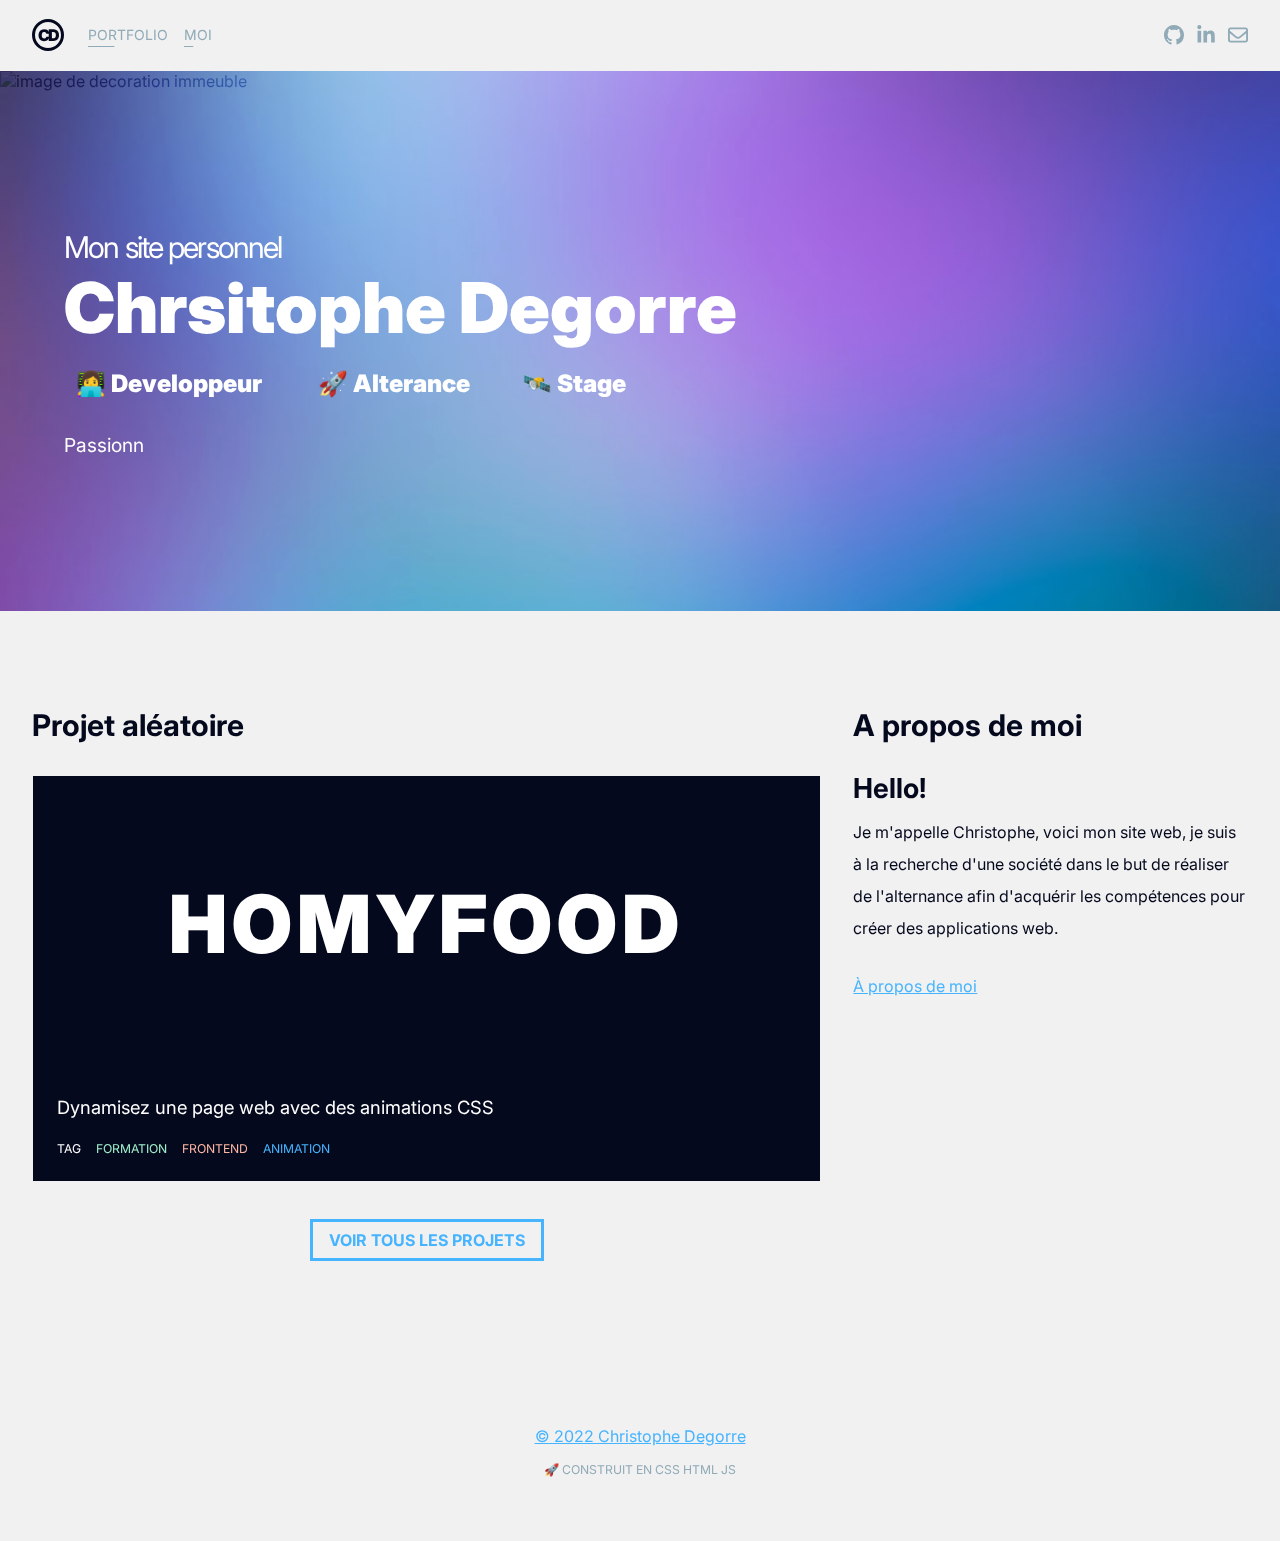
==== commit bdad909e: "Update index.html" ====
--- a/index.html
+++ b/index.html
@@ -2,11 +2,7 @@
 <html lang="fr" class="astro-4YTBCMPP">
   <head>
     <meta charset="UTF-8" />
-    <meta
-      name="description"
-      property="og:description"
-      content="Le site personnel de Christophe Degorre"
-    />
+
     <meta name="viewport" content="width=device-width" />
     <meta name="generator" content="Astro v1.1.3" />
      <meta name="google-site-verification" content="v-8isw802ksE5gIi-WYFsY7x6QPA-5wrtAp0ynGXPYA" />
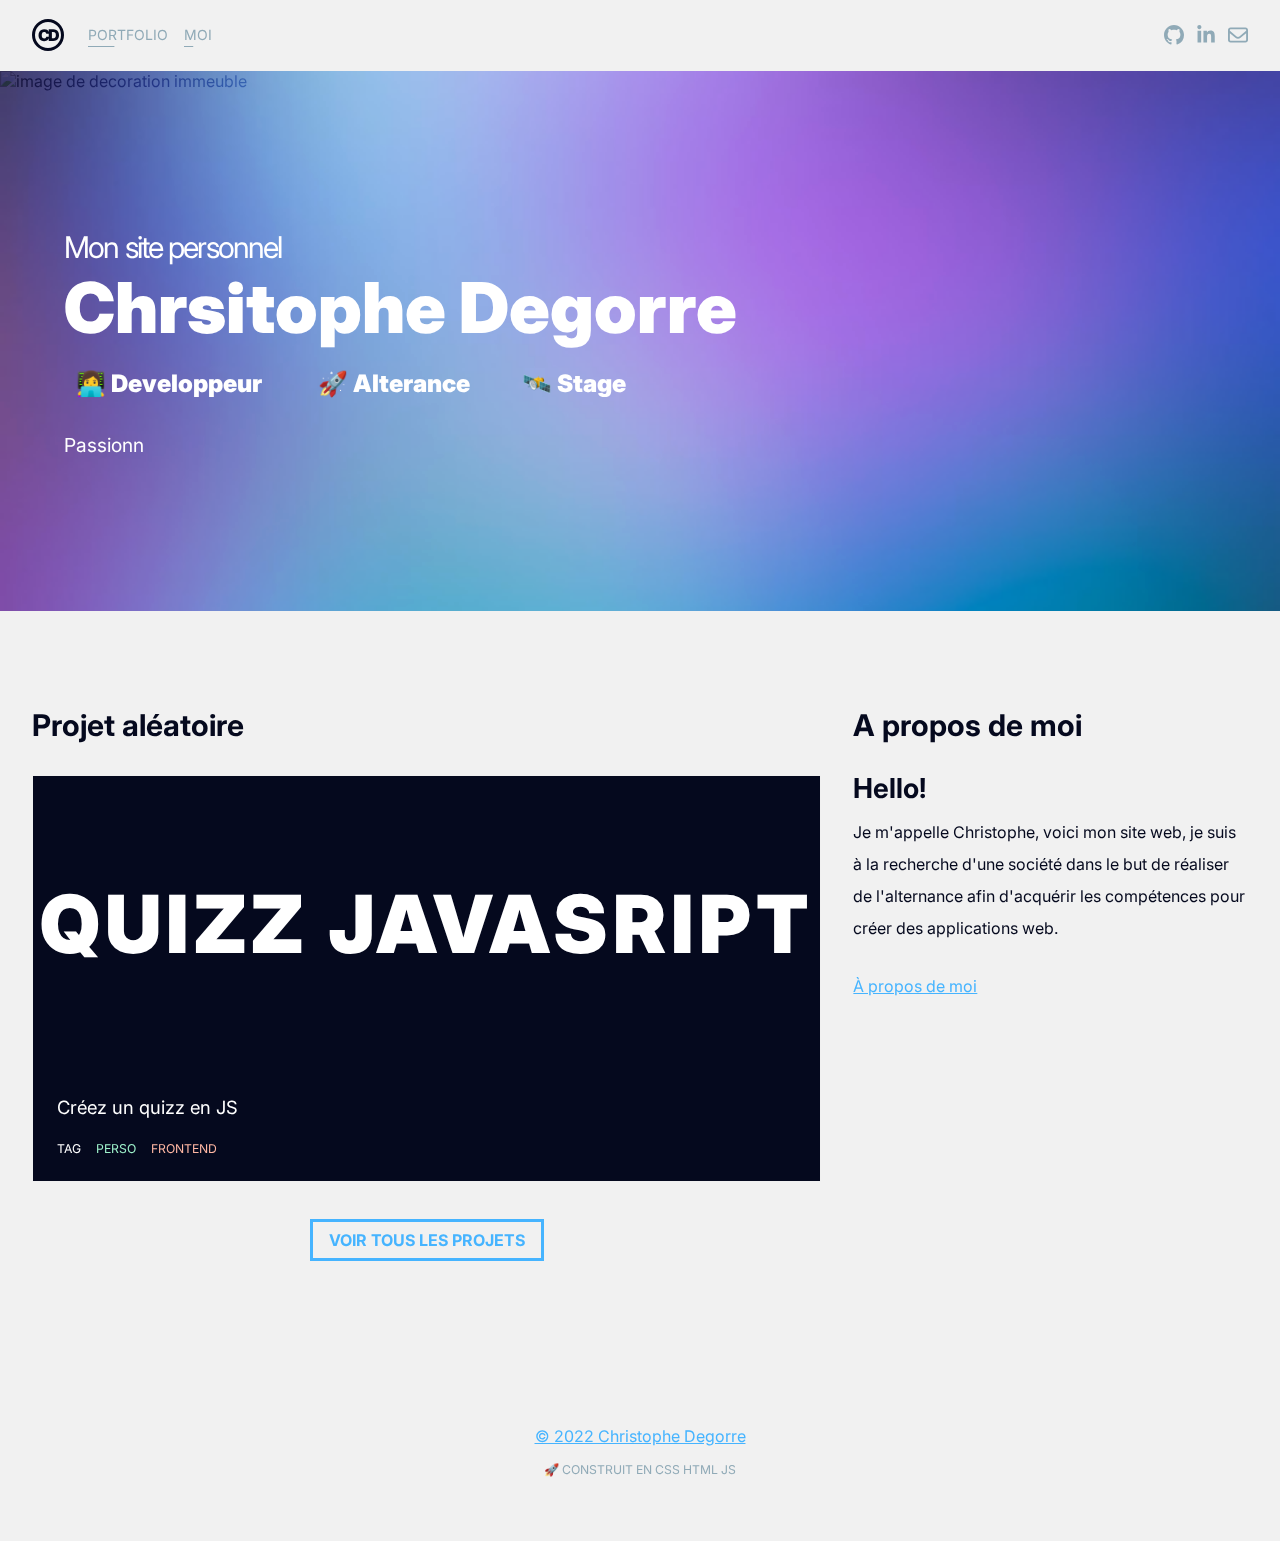
==== commit f1562783: "Update index.html" ====
--- a/index.html
+++ b/index.html
@@ -5,7 +5,7 @@
 
     <meta name="viewport" content="width=device-width" />
     <meta name="generator" content="Astro v1.1.3" />
-     <meta name="google-site-verification" content="v-8isw802ksE5gIi-WYFsY7x6QPA-5wrtAp0ynGXPYA" />
+    <meta name="google-site-verification" content="v-8isw802ksE5gIi-WYFsY7x6QPA-5wrtAp0ynGXPYA" />
     <meta name="robots" content="index,follow" />
     <title>Degorre Chrsitophe : Site personnel</title>
     <meta
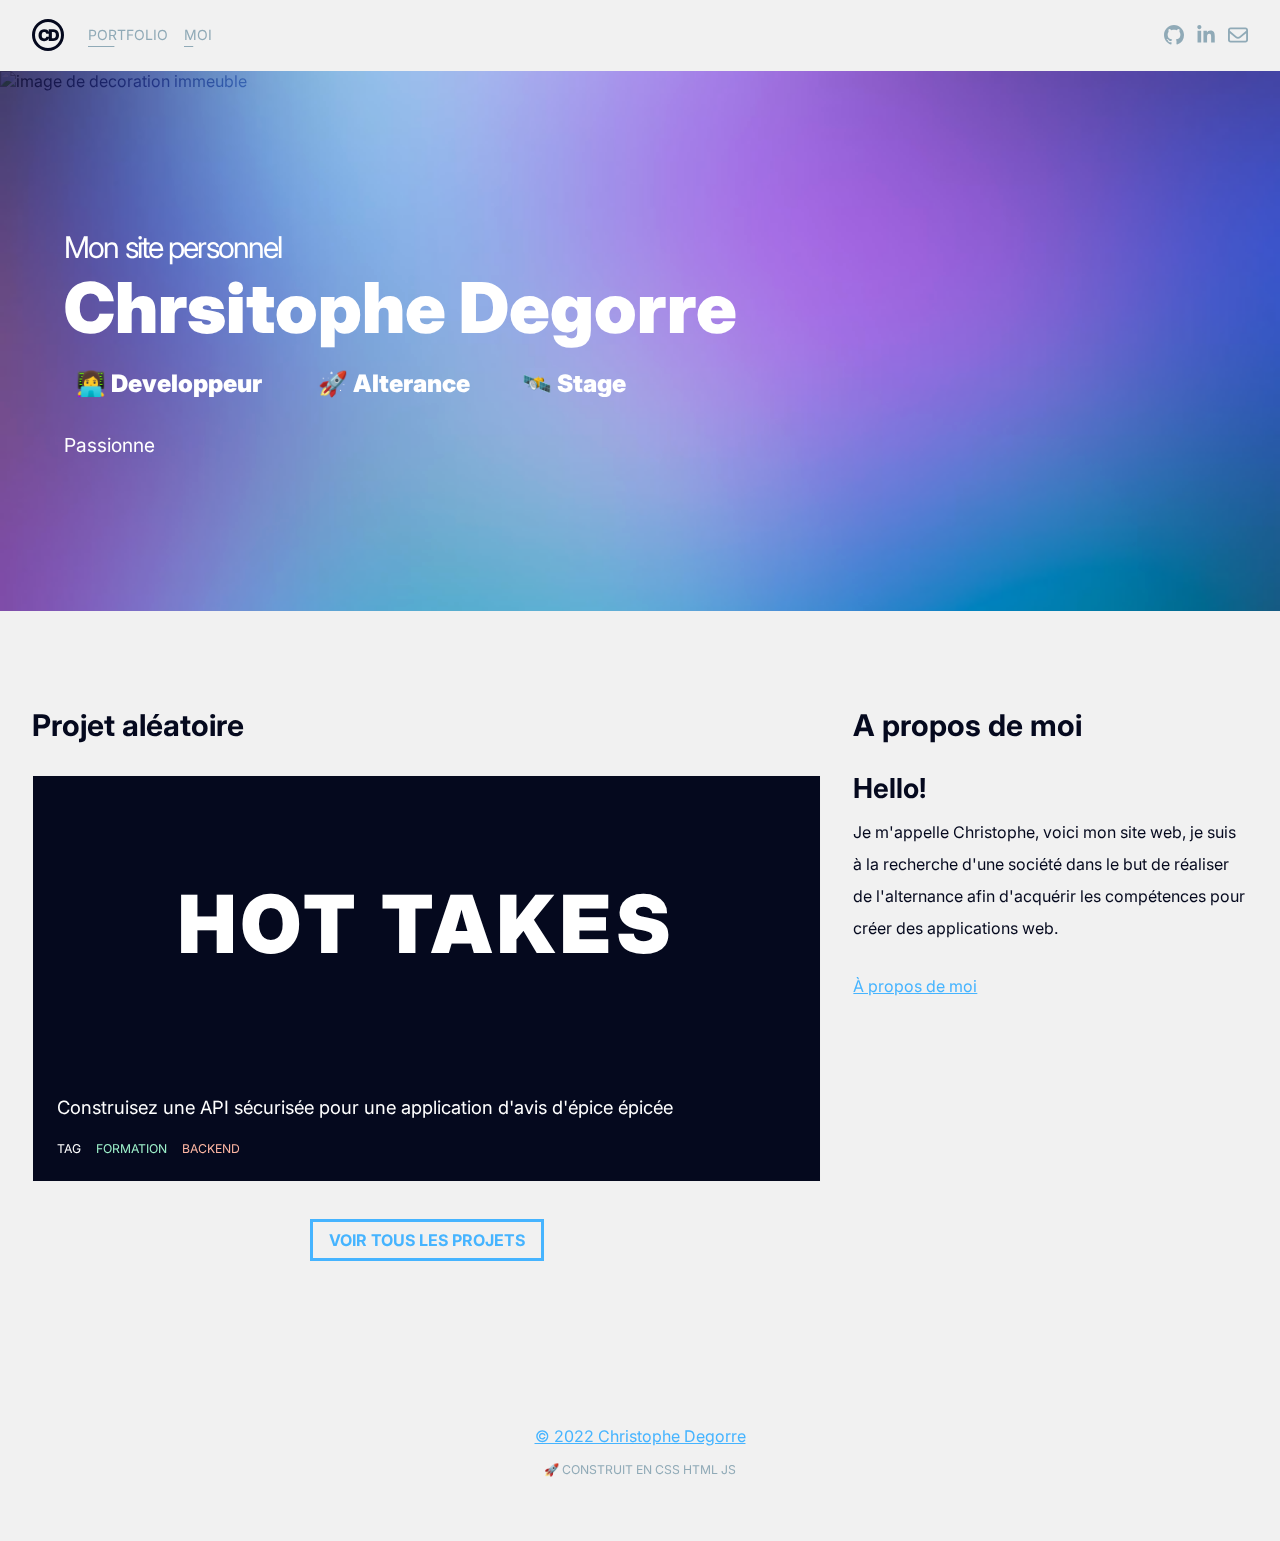
==== commit b86bcf97: "Update index.html" ====
--- a/index.html
+++ b/index.html
@@ -5,7 +5,7 @@
 
     <meta name="viewport" content="width=device-width" />
     <meta name="generator" content="Astro v1.1.3" />
-    <meta name="google-site-verification" content="v-8isw802ksE5gIi-WYFsY7x6QPA-5wrtAp0ynGXPYA" />
+   <meta name="google-site-verification" content="v-8isw802ksE5gIi-WYFsY7x6QPA-5wrtAp0ynGXPYA" />
     <meta name="robots" content="index,follow" />
     <title>Degorre Chrsitophe : Site personnel</title>
     <meta
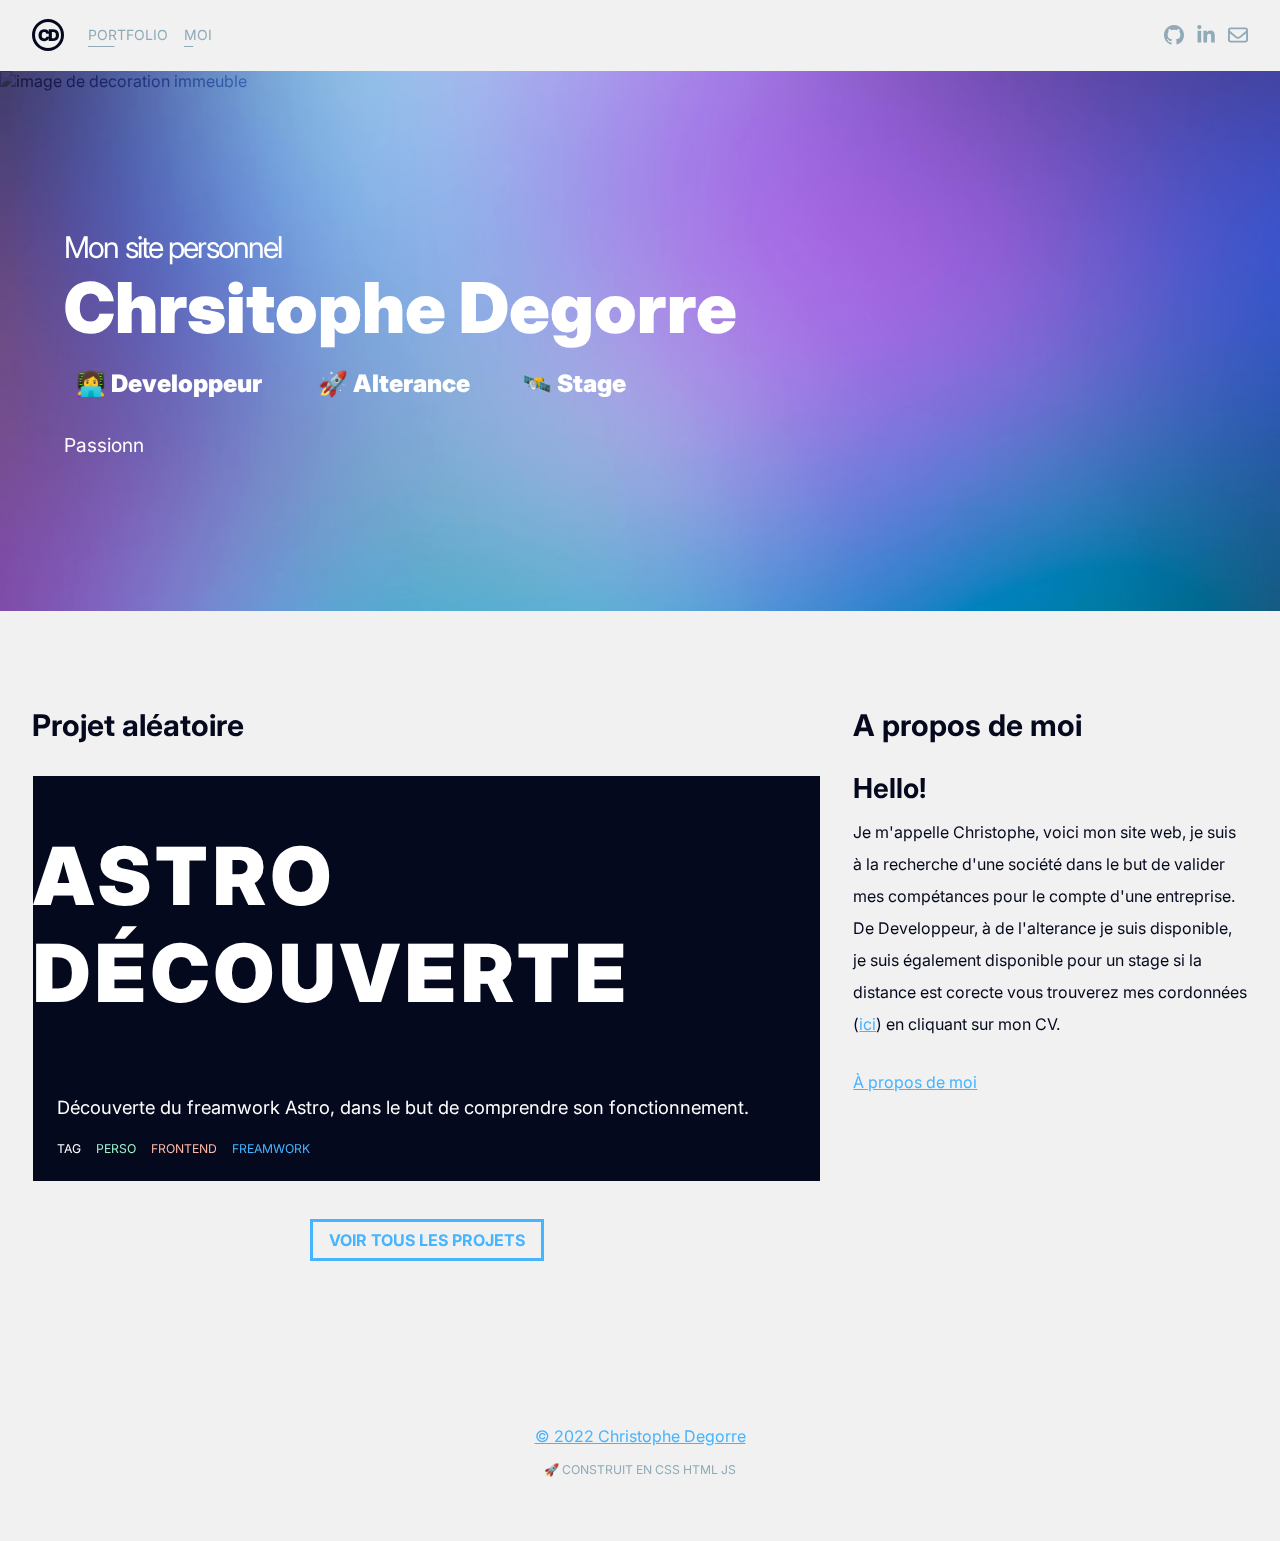
==== commit eb7a8b25: "animation "about"  + lien downlod CV + mise a ajour "about" + modification text" ====
--- a/index.html
+++ b/index.html
@@ -10,7 +10,7 @@
     <title>Degorre Chrsitophe : Site personnel</title>
     <meta
       name="description"
-      content="Vous êtes à la recherche d'un apprenti d'un stagiaire pour votre société . J ai acquis les connaissances grasses à la formation Développeur web avec Open Class Rooms."
+      content="Vous êtes à la recherche d'un developeur web . J ai acquis des connaissances et je suis disponible pour programmer a vos coter en France ou dans un autre pays j'adore relevé de nouveau défis."
     />
     <meta
       name="google-site-verification"
@@ -141,8 +141,9 @@
           <p class="bio astro-4YTBCMPP">
             <span class="astro-4YTBCMPP">Hello!</span> Je m'appelle Christophe,
             voici mon site web, je suis à la recherche d'une société dans
-            le but de réaliser de l'alternance afin d'acquérir les compétences
-            pour créer des applications web.
+            le but de valider mes compétances pour le compte d'une entreprise.
+            De Developpeur, à de l'alterance je suis disponible, je suis également disponible
+            pour un stage si la distance est corecte vous trouverez mes cordonnées (<a href="./pages/about.html#cvLien">ici</a>) en cliquant sur mon CV.
           </p>
           <p class="astro-4YTBCMPP">
             <a href="./pages/about.html" class="astro-4YTBCMPP"
@@ -159,7 +160,8 @@
     <script
       src="https://kit.fontawesome.com/57a7e2b85b.js"
       crossorigin="anonymous"
-    ></script>
-    <script type="module" src="./script/app.js"></script>
+    >
+  </script>
+  <script type="module" src="./script/app.js"></script>
   </body>
 </html>
--- a/styles/style.css
+++ b/styles/style.css
@@ -141,21 +141,68 @@
 }
 
 .astro-CT2XOGS6{
-  margin-bottom: 15px;
+  margin-bottom: 25px;
   text-align: justify;
 }
 
 .about, .pageProject{
   overflow: hidden;
 }
-.about div, .pageProject section {
-  animation: slideInTop 1s ease-in-out 0s 1 normal forwards;
-}
-
-@keyframes slideInTop {
+
+._desc_mrvio_32 .desc{
+  font-size: clamp(15px, 3vw , 30px);
+}
+
+._tags_mrvio_76 {
+  display: inline;
+}
+
+._tags_mrvio_76 div {
+  word-spacing: 15px;
+  margin-left: 15px;
+}
+
+@media (max-width: 335px) {
+  .socialNone {
+      display: none !important;
+  }
+
+  ._nav_7dyb5_1 {
+      justify-content: space-evenly;
+      padding: 0;
+  }
+  .role {
+      display: none !important;
+    }
+}
+
+.desc {
+  height: clamp(15px, 1.5vw, 20px);
+}
+
+.hero, .hero img {
+  height: 20vw;
+}
+
+@media(max-width: 1400px){
+  .hero, .hero img, .gradient  {
+      height: clamp(300px, 60vh, 600px)!important;
+  }
+
+}
+
+.about p{
+  opacity: 0;
+}
+
+.active{
+  animation: fade_top 1s ease 0s 1 normal forwards;
+}
+
+@keyframes fade_top {
 	0% {
 		opacity: 0;
-		transform: translateY(-250px);
+		transform: translateY(-50px);
 	}
 
 	100% {
@@ -164,44 +211,9 @@
 	}
 }
 
-._desc_mrvio_32 .desc{
-  font-size: clamp(15px, 3vw , 30px);
-}
-
-._tags_mrvio_76 {
-  display: inline;
-}
-
-._tags_mrvio_76 div {
-  word-spacing: 15px;
-  margin-left: 15px;
-}
-
-@media (max-width: 335px) {
-  .socialNone {
-      display: none !important;
-  }
-
-  ._nav_7dyb5_1 {
-      justify-content: space-evenly;
-      padding: 0;
-  }
-  .role {
-      display: none !important;
-    }
-}
-
-.desc {
-  height: clamp(15px, 1.5vw, 20px);
-}
-
-.hero, .hero img {
-  height: 20vw;
-}
-
-@media(max-width: 1400px){
-  .hero, .hero img, .gradient  {
-      height: clamp(300px, 60vh, 600px)!important;
-  }
-
-}
+.cv{
+  display: flex;
+  margin-top: 50px;
+  justify-content: center;
+  opacity: 1;
+}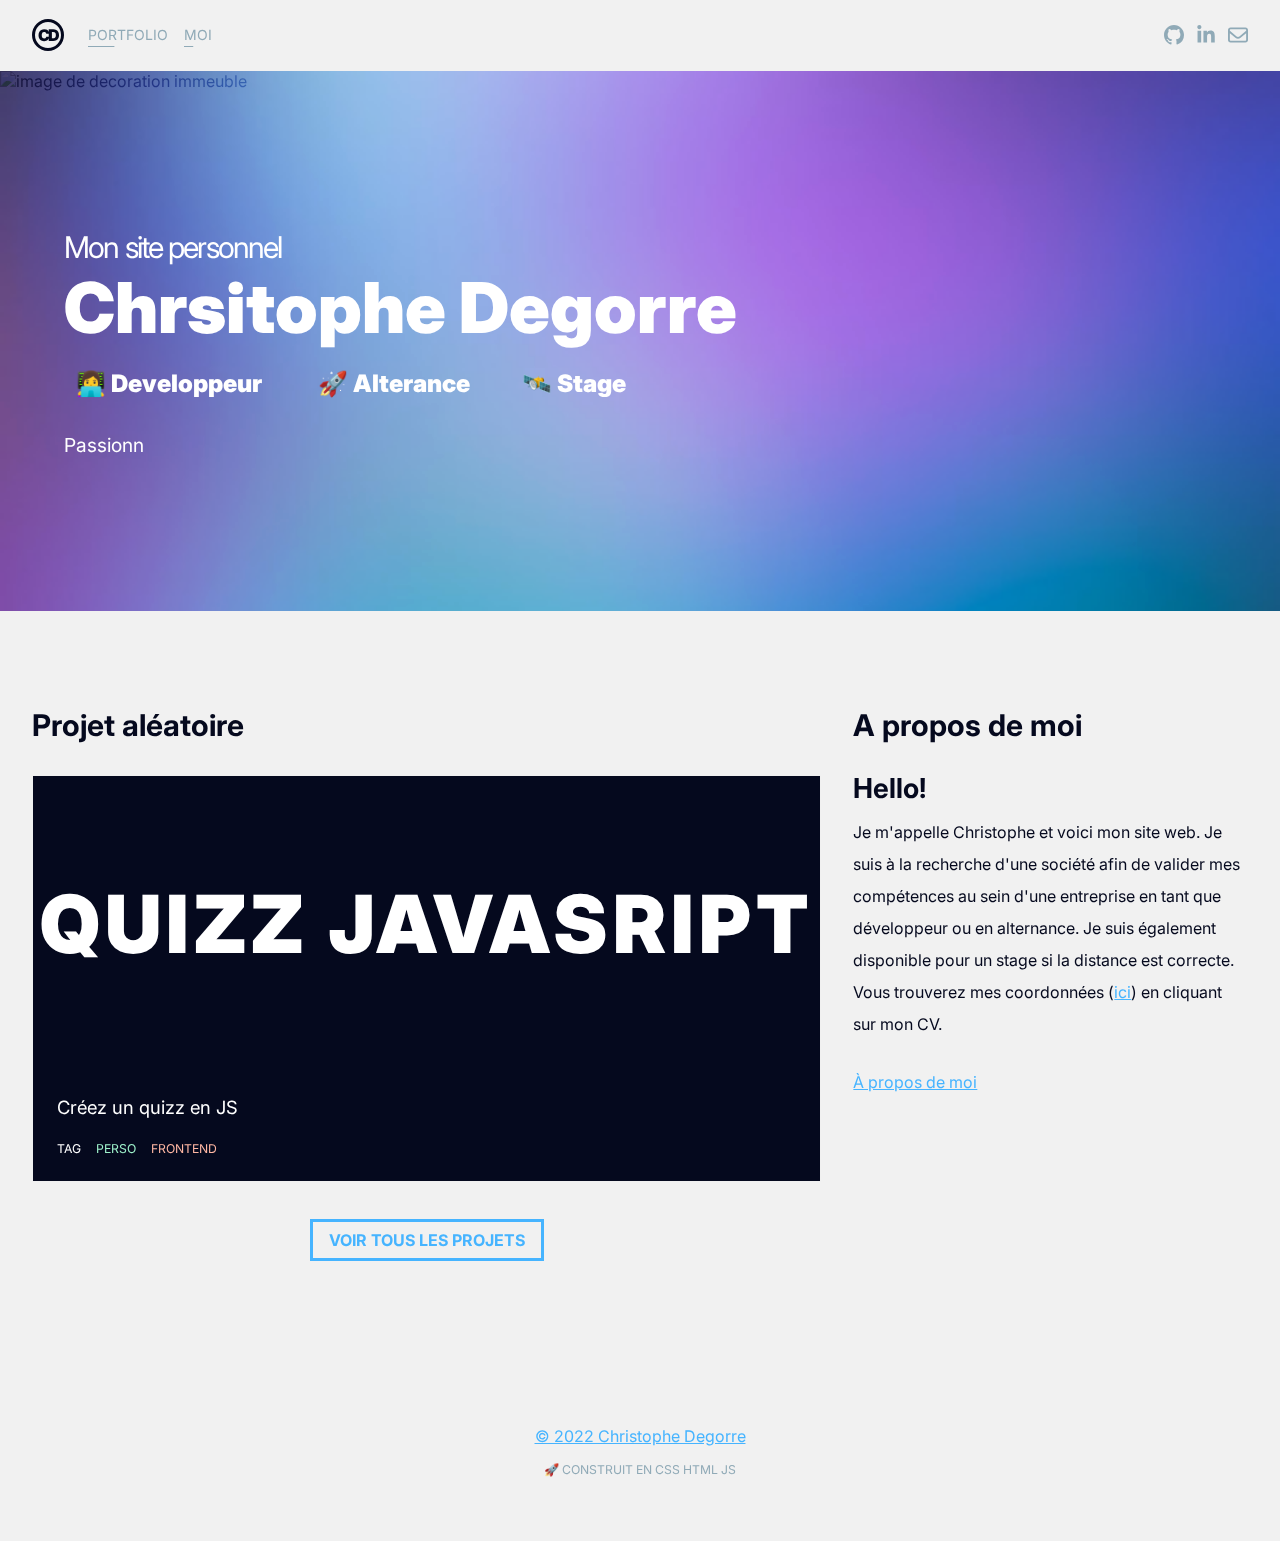
==== commit 45f7fe27: "Update index.html" ====
--- a/index.html
+++ b/index.html
@@ -139,11 +139,12 @@
         <div class="section astro-4YTBCMPP">
           <h2 class="sectionTitle astro-4YTBCMPP">A propos de moi</h2>
           <p class="bio astro-4YTBCMPP">
-            <span class="astro-4YTBCMPP">Hello!</span> Je m'appelle Christophe,
-            voici mon site web, je suis à la recherche d'une société dans
-            le but de valider mes compétances pour le compte d'une entreprise.
-            De Developpeur, à de l'alterance je suis disponible, je suis également disponible
-            pour un stage si la distance est corecte vous trouverez mes cordonnées (<a href="./pages/about.html#cvLien">ici</a>) en cliquant sur mon CV.
+            <span class="astro-4YTBCMPP">Hello!</span>
+            
+            Je m'appelle Christophe et voici mon site web. Je suis à la recherche d'une société afin de valider mes compétences au sein d'une entreprise 
+            en tant que développeur ou en alternance. Je suis également disponible pour un stage si la distance est correcte. Vous trouverez mes coordonnées
+            
+            (<a href="./pages/about.html#cvLien">ici</a>) en cliquant sur mon CV.
           </p>
           <p class="astro-4YTBCMPP">
             <a href="./pages/about.html" class="astro-4YTBCMPP"
--- a/styles/style.css
+++ b/styles/style.css
@@ -8,6 +8,7 @@
 
 body{
   background-color: #f1f1f1;
+  scroll-behavior: smooth
 }
 
 .overlay {
@@ -216,4 +217,4 @@
   margin-top: 50px;
   justify-content: center;
   opacity: 1;
-}+}
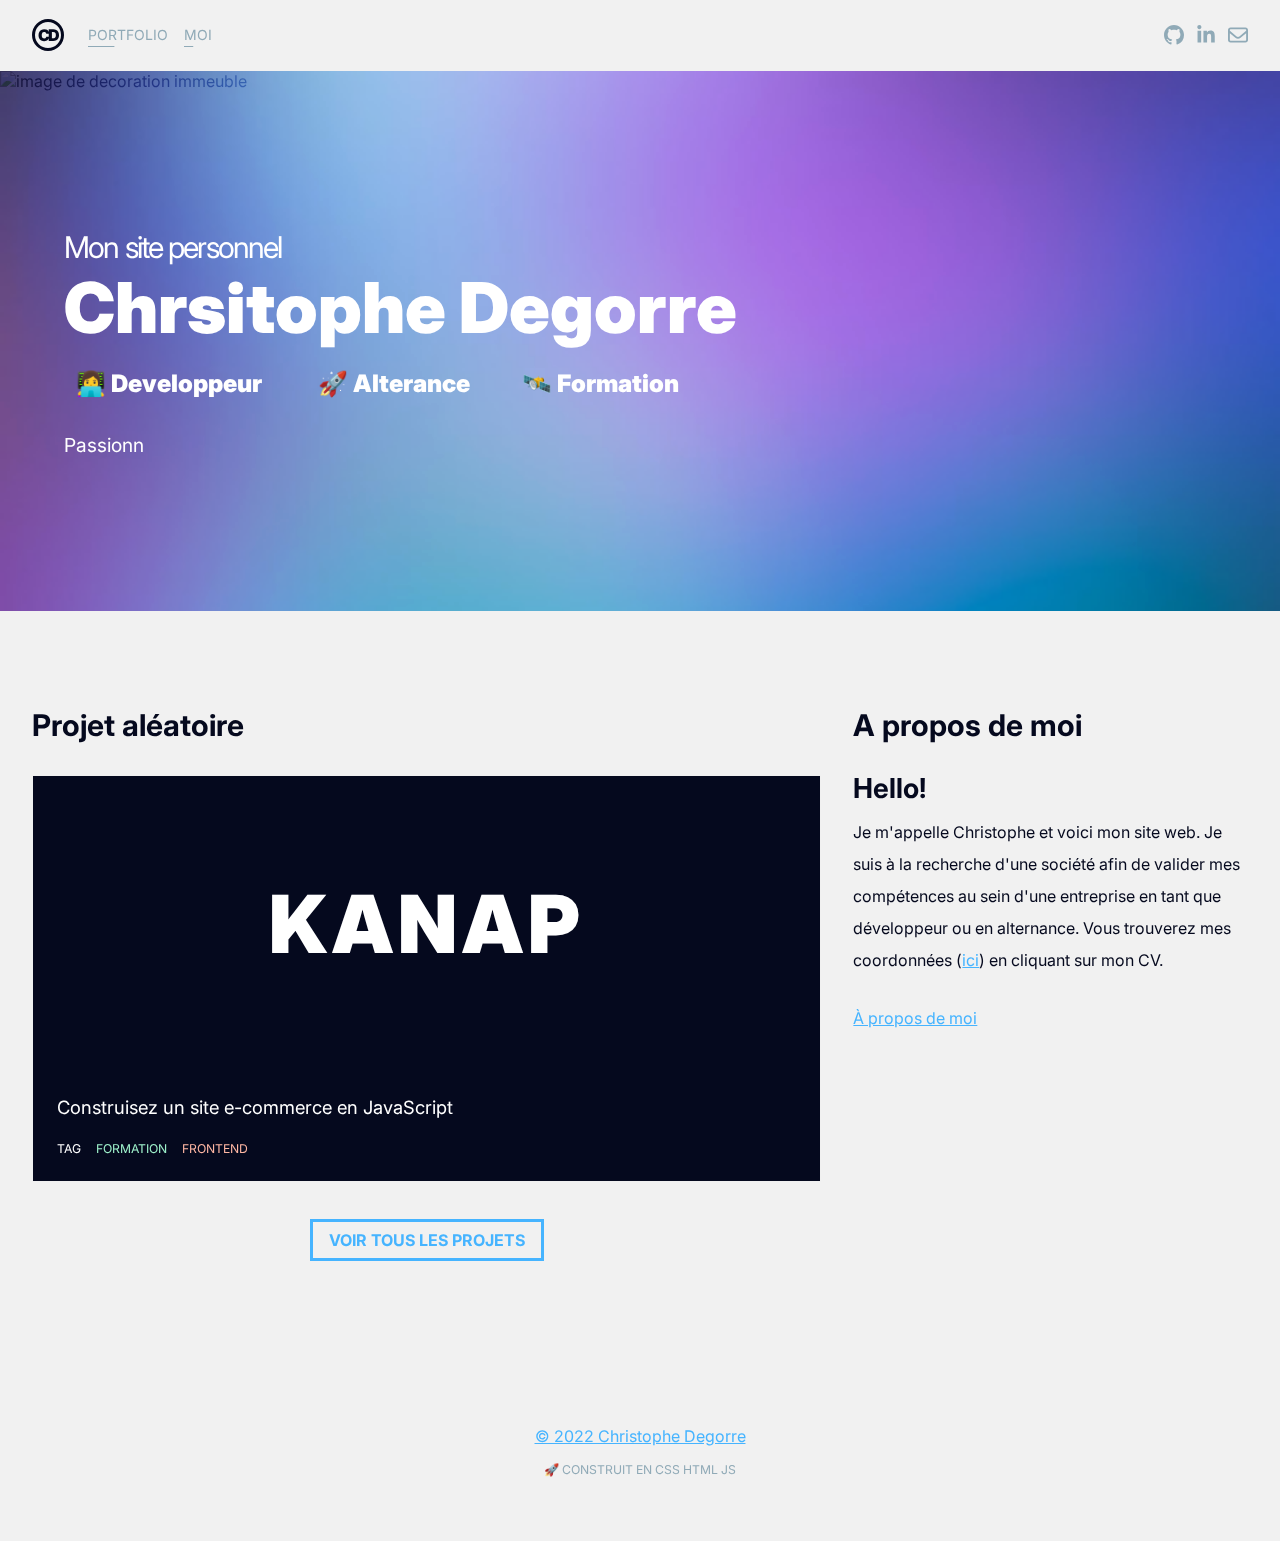
==== commit ad133fc4: "new article" ====
--- a/index.html
+++ b/index.html
@@ -111,8 +111,8 @@
               <span class="invert astro-4YTBCMPP">🚀 Alterance</span>
             </span>
             <span class="role astro-4YTBCMPP"
-              >🛰️ Stage
-              <span class="invert astro-4YTBCMPP">🛰️ Stage</span> </span
+              >🛰️ Formation
+              <span class="invert astro-4YTBCMPP">🛰️ Formation</span> </span
             >&nbsp;
           </div>
           <p class="desc astro-4YTBCMPP">
@@ -142,7 +142,7 @@
             <span class="astro-4YTBCMPP">Hello!</span>
             
             Je m'appelle Christophe et voici mon site web. Je suis à la recherche d'une société afin de valider mes compétences au sein d'une entreprise 
-            en tant que développeur ou en alternance. Je suis également disponible pour un stage si la distance est correcte. Vous trouverez mes coordonnées
+            en tant que développeur ou en alternance. Vous trouverez mes coordonnées
             
             (<a href="./pages/about.html#cvLien">ici</a>) en cliquant sur mon CV.
           </p>
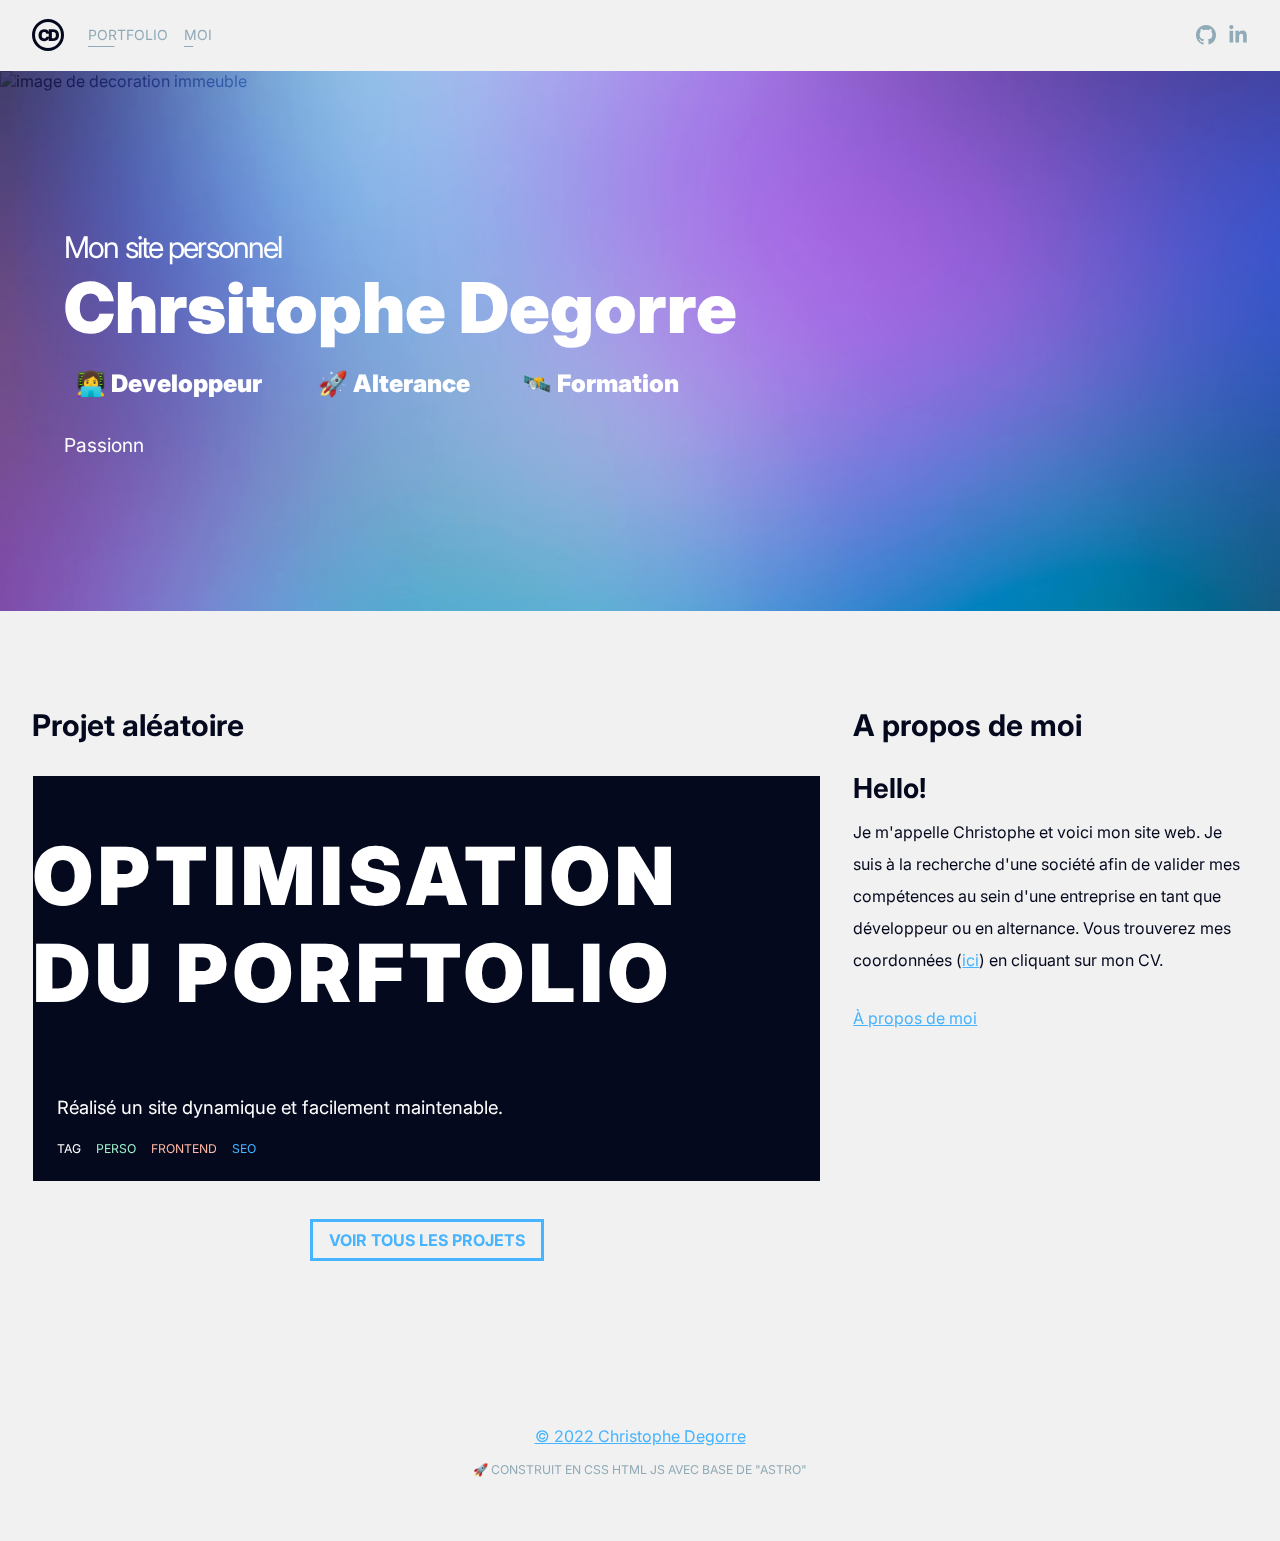
==== commit ea929f47: "light update" ====
--- a/index.html
+++ b/index.html
@@ -1,168 +1,118 @@
 <!DOCTYPE html>
 <html lang="fr" class="astro-4YTBCMPP">
-  <head>
-    <meta charset="UTF-8" />
 
-    <meta name="viewport" content="width=device-width" />
-    <meta name="generator" content="Astro v1.1.3" />
-   <meta name="google-site-verification" content="v-8isw802ksE5gIi-WYFsY7x6QPA-5wrtAp0ynGXPYA" />
-    <meta name="robots" content="index,follow" />
-    <title>Degorre Chrsitophe : Site personnel</title>
-    <meta
-      name="description"
-      content="Vous êtes à la recherche d'un developeur web . J ai acquis des connaissances et je suis disponible pour programmer a vos coter en France ou dans un autre pays j'adore relevé de nouveau défis."
-    />
-    <meta
-      name="google-site-verification"
-      content="v-8isw802ksE5gIi-WYFsY7x6QPA-5wrtAp0ynGXPYA"
-    />
-    <meta name="robots" content="index,follow">
-    <link rel="icon" type="image/svg+xml" href="/favicon.svg" />
-    <link rel="preconnect" href="https://fonts.googleapis.com" />
-    <link rel="preconnect" href="https://fonts.gstatic.com" crossorigin />
-    <link
-      href="https://fonts.googleapis.com/css2?family=Inter:wght@200;400;700;900&display=swap"
-      rel="stylesheet"
-    />
-    <link rel="stylesheet" href="./styles/3b892f93.f70babb3.css" />
-    <link rel="stylesheet" href="./styles/cb6e2e71.89cbe359.css" />
-    <link rel="stylesheet" href="./styles/index-projects.a815e34a.css" />
-    <link rel="stylesheet" href="./styles/index.74ae51c2.css" />
-    <link rel="stylesheet" href="./styles/style.css" />
-  </head>
-  <body>
-    <nav class="_nav_7dyb5_1">
-      <a class="_logolink_7dyb5_10" href=""
-        ><div class="_monogram_7dyb5_30">CD</div></a
-      ><a class="_link_7dyb5_16" href="./pages/portfolio.html">Portfolio</a
-      ><a class="_link_7dyb5_16" href="./pages/about.html">Moi</a>
-      <a
-        class="_social_7dyb5_44 socialNone"
-        href="https://github.com/crist51"
-        target="blank"
-        title="gitHub"
-        ><svg
-          class="_socialicon_7dyb5_52"
-          xmlns="http://www.w3.org/2000/svg"
-          viewBox="0 0 16 16"
-        >
-          <path
-            d="M8 0C3.58 0 0 3.58 0 8c0 3.54 2.29 6.53 5.47 7.59.4.07.55-.17.55-.38 0-.19-.01-.82-.01-1.49-2.01.37-2.53-.49-2.69-.94-.09-.23-.48-.94-.82-1.13-.28-.15-.68-.52-.01-.53.63-.01 1.08.58 1.23.82.72 1.21 1.87.87 2.33.66.07-.52.28-.87.51-1.07-1.78-.2-3.64-.89-3.64-3.95 0-.87.31-1.59.82-2.15-.08-.2-.36-1.02.08-2.12 0 0 .67-.21 2.2.82.64-.18 1.32-.27 2-.27.68 0 1.36.09 2 .27 1.53-1.04 2.2-.82 2.2-.82.44 1.1.16 1.92.08 2.12.51.56.82 1.27.82 2.15 0 3.07-1.87 3.75-3.65 3.95.29.25.54.73.54 1.48 0 1.07-.01 1.93-.01 2.2 0 .21.15.46.55.38A8.012 8.012 0 0 0 16 8c0-4.42-3.58-8-8-8z"
-          ></path></svg></a
-      ><a
-        class="_social_7dyb5_44 socialNone"
-        href="https://www.linkedin.com/in/christophe-degorre/"
-        target="blank"
-        title="linkedin"
-        ><svg
-          class="_socialicon_7dyb5_52"
-          xmlns="http://www.w3.org/2000/svg"
-          viewBox="0 0 448 512"
-        >
-          <path
-            d="M100.28 448H7.4V148.9h92.88zM53.79 108.1C24.09 108.1 0 83.5 0 53.8a53.79 53.79 0 0 1 107.58 0c0 29.7-24.1 54.3-53.79 54.3zM447.9 448h-92.68V302.4c0-34.7-.7-79.2-48.29-79.2-48.29 0-55.69 37.7-55.69 76.7V448h-92.78V148.9h89.08v40.8h1.3c12.4-23.5 42.69-48.3 87.88-48.3 94 0 111.28 61.9 111.28 142.3V448z"
-          ></path></svg></a
-      ><a
-        class="_social_7dyb5_44"
-        href="mailto:crist.degorre@gmail.com"
-        title="e-mail"
-        ><svg
-          class="_socialicon_7dyb5_52"
-          xmlns="http://www.w3.org/2000/svg"
-          viewBox="0 0 512 512"
-        >
-          <path
-            d="M0 128C0 92.65 28.65 64 64 64H448C483.3 64 512 92.65 512 128V384C512 419.3 483.3 448 448 448H64C28.65 448 0 419.3 0 384V128zM48 128V150.1L220.5 291.7C241.1 308.7 270.9 308.7 291.5 291.7L464 150.1V127.1C464 119.2 456.8 111.1 448 111.1H64C55.16 111.1 48 119.2 48 127.1L48 128zM48 212.2V384C48 392.8 55.16 400 64 400H448C456.8 400 464 392.8 464 384V212.2L322 328.8C283.6 360.3 228.4 360.3 189.1 328.8L48 212.2z"
-          ></path>
-        </svg>
-      </a>
-    </nav>
-    <header class="hero astro-4YTBCMPP">
-      <img
-        width="1600"
-        height="1131"
-        class="img astro-4YTBCMPP"      
-        src="https://images.pexels.com/photos/373912/pexels-photo-373912.jpeg?auto=compress&cs=tinysrgb&dpr=2&h=750&w=1260"
-        srcset="
+<head>
+  <meta charset="UTF-8" />
+
+  <meta name="viewport" content="width=device-width" />
+  <meta name="generator" content="Astro v1.1.3" />
+  <meta name="google-site-verification" content="v-8isw802ksE5gIi-WYFsY7x6QPA-5wrtAp0ynGXPYA" />
+  <meta name="robots" content="index,follow" />
+  <title>Degorre Chrsitophe : Site personnel</title>
+  <meta name="description"
+    content="Vous êtes à la recherche d'un developeur web . J ai acquis des connaissances et je suis disponible pour programmer a vos coter en France ou dans un autre pays j'adore relevé de nouveau défis." />
+  <meta name="google-site-verification" content="v-8isw802ksE5gIi-WYFsY7x6QPA-5wrtAp0ynGXPYA" />
+  <meta name="robots" content="index,follow">
+  <link rel="icon" type="image/svg+xml" href="/favicon.svg" />
+  <link rel="preconnect" href="https://fonts.googleapis.com" />
+  <link rel="preconnect" href="https://fonts.gstatic.com" crossorigin />
+  <link href="https://fonts.googleapis.com/css2?family=Inter:wght@200;400;700;900&display=swap" rel="stylesheet" />
+  <link rel="stylesheet" href="./styles/3b892f93.f70babb3.css" />
+  <link rel="stylesheet" href="./styles/cb6e2e71.89cbe359.css" />
+  <link rel="stylesheet" href="./styles/index-projects.a815e34a.css" />
+  <link rel="stylesheet" href="./styles/index.74ae51c2.css" />
+  <link rel="stylesheet" href="./styles/style.css" />
+</head>
+
+<body>
+  <nav class="_nav_7dyb5_1">
+    <a class="_logolink_7dyb5_10" href="">
+      <div class="_monogram_7dyb5_30">CD</div>
+    </a><a class="_link_7dyb5_16" href="./pages/portfolio.html">Portfolio</a><a class="_link_7dyb5_16"
+      href="./pages/about.html">Moi</a>
+    <a class="_social_7dyb5_44 socialNone" href="https://github.com/crist51" target="blank" title="gitHub"><svg
+        class="_socialicon_7dyb5_52" xmlns="http://www.w3.org/2000/svg" viewBox="0 0 16 16">
+        <path
+          d="M8 0C3.58 0 0 3.58 0 8c0 3.54 2.29 6.53 5.47 7.59.4.07.55-.17.55-.38 0-.19-.01-.82-.01-1.49-2.01.37-2.53-.49-2.69-.94-.09-.23-.48-.94-.82-1.13-.28-.15-.68-.52-.01-.53.63-.01 1.08.58 1.23.82.72 1.21 1.87.87 2.33.66.07-.52.28-.87.51-1.07-1.78-.2-3.64-.89-3.64-3.95 0-.87.31-1.59.82-2.15-.08-.2-.36-1.02.08-2.12 0 0 .67-.21 2.2.82.64-.18 1.32-.27 2-.27.68 0 1.36.09 2 .27 1.53-1.04 2.2-.82 2.2-.82.44 1.1.16 1.92.08 2.12.51.56.82 1.27.82 2.15 0 3.07-1.87 3.75-3.65 3.95.29.25.54.73.54 1.48 0 1.07-.01 1.93-.01 2.2 0 .21.15.46.55.38A8.012 8.012 0 0 0 16 8c0-4.42-3.58-8-8-8z">
+        </path>
+      </svg></a><a class="_social_7dyb5_44 socialNone" href="https://www.linkedin.com/in/christophe-degorre/"
+      target="blank" title="linkedin"><svg class="_socialicon_7dyb5_52" xmlns="http://www.w3.org/2000/svg"
+        viewBox="0 0 448 512">
+        <path
+          d="M100.28 448H7.4V148.9h92.88zM53.79 108.1C24.09 108.1 0 83.5 0 53.8a53.79 53.79 0 0 1 107.58 0c0 29.7-24.1 54.3-53.79 54.3zM447.9 448h-92.68V302.4c0-34.7-.7-79.2-48.29-79.2-48.29 0-55.69 37.7-55.69 76.7V448h-92.78V148.9h89.08v40.8h1.3c12.4-23.5 42.69-48.3 87.88-48.3 94 0 111.28 61.9 111.28 142.3V448z">
+        </path>
+      </svg></a>
+  </nav>
+  <header class="hero astro-4YTBCMPP">
+    <img width="1600" height="1131" class="img astro-4YTBCMPP"
+      src="https://images.pexels.com/photos/373912/pexels-photo-373912.jpeg?auto=compress&cs=tinysrgb&dpr=2&h=750&w=1260"
+      srcset="
           https://images.pexels.com/photos/373912/pexels-photo-373912.jpeg?auto=compress&cs=tinysrgb&dpr=2&h=750&w=1260  800w,
           https://images.pexels.com/photos/373912/pexels-photo-373912.jpeg?auto=compress&cs=tinysrgb&dpr=2&h=750&w=1260 1200w,
           https://images.pexels.com/photos/373912/pexels-photo-373912.jpeg?auto=compress&cs=tinysrgb&dpr=2&h=750&w=1260 1600w,
           https://images.pexels.com/photos/373912/pexels-photo-373912.jpeg?auto=compress&cs=tinysrgb&dpr=2&h=750&w=1260 2400w
-        "
-           alt="image de decoration immeuble"
-        sizes="(max-width: 800px) 800px, (max-width: 1200px) 1200px, (max-width: 1600px) 1600px, (max-width: 2400px) 2400px, 1200px"
-      />
-      <div class="gradient astro-4YTBCMPP"></div>
-      <div class="gradient2 astro-4YTBCMPP"></div>
-      <div class="overlay astro-4YTBCMPP">
-        <div class="overlay-container astro-4YTBCMPP">
-          <p class="subtitle astro-4YTBCMPP">Mon site personnel</p>
-          <h1 class="title astro-4YTBCMPP">
-            <!-- <small class="subtitle astro-4YTBCMPP">Mon site personnel</small> -->
-            <span class="title">Chrsitophe Degorre</span>
-          </h1>
-          <div class="astro-4YTBCMPP">
-            <span class="role astro-4YTBCMPP"
-              >👩‍💻 Developpeur
-              <span class="invert astro-4YTBCMPP">👩‍💻 Developpeur</span> </span
-            >&nbsp;
-            <span class="role astro-4YTBCMPP"
-              >🚀 Alterance
-              <span class="invert astro-4YTBCMPP">🚀 Alterance</span>
-            </span>
-            <span class="role astro-4YTBCMPP"
-              >🛰️ Formation
-              <span class="invert astro-4YTBCMPP">🛰️ Formation</span> </span
-            >&nbsp;
-          </div>
-          <p class="desc astro-4YTBCMPP">
-            <!-- Passionez du developement informatique, je me lance dans cette
-            aventure pour en faire mon metier. -->
-          </p>
+        " alt="image de decoration immeuble"
+      sizes="(max-width: 800px) 800px, (max-width: 1200px) 1200px, (max-width: 1600px) 1600px, (max-width: 2400px) 2400px, 1200px" />
+    <div class="gradient astro-4YTBCMPP"></div>
+    <div class="gradient2 astro-4YTBCMPP"></div>
+    <div class="overlay astro-4YTBCMPP">
+      <div class="overlay-container astro-4YTBCMPP">
+        <p class="subtitle astro-4YTBCMPP">Mon site personnel</p>
+        <h1 class="title astro-4YTBCMPP">
+          <span class="title">Chrsitophe Degorre</span>
+        </h1>
+        <div class="astro-4YTBCMPP">
+          <span class="role astro-4YTBCMPP">👩‍💻 Developpeur
+            <span class="invert astro-4YTBCMPP">👩‍💻 Developpeur</span> </span>&nbsp;
+          <span class="role astro-4YTBCMPP">🚀 Alterance
+            <span class="invert astro-4YTBCMPP">🚀 Alterance</span>
+          </span>
+          <span class="role astro-4YTBCMPP">🛰️ Formation
+            <span class="invert astro-4YTBCMPP">🛰️ Formation</span> </span>&nbsp;
+        </div>
+        <p class="desc astro-4YTBCMPP">
+        </p>
+      </div>
+    </div>
+  </header>
+  <main class="wrapper mt4 mb4 astro-4YTBCMPP">
+    <div class="grid astro-4YTBCMPP">
+      <div class="section astro-4YTBCMPP index">
+        <h2 class="sectionTitle astro-4YTBCMPP">Projet aléatoire</h2>
+        <div class="_card_mrvio_1">
+
+
+        </div>
+        <div class="tac mt4 astro-4YTBCMPP">
+          <a href="./pages/portfolio.html" class="astro-4YTBCMPP">
+            <span class="_button_1fbb5_1">Voir tous les projets</span>
+          </a>
         </div>
       </div>
-    </header>
-    <main class="wrapper mt4 mb4 astro-4YTBCMPP">
-      <div class="grid astro-4YTBCMPP">
-        <div class="section astro-4YTBCMPP index">
-          <h2 class="sectionTitle astro-4YTBCMPP">Projet aléatoire</h2>
-          <div class="_card_mrvio_1">
+      <div class="section astro-4YTBCMPP">
+        <h2 class="sectionTitle astro-4YTBCMPP">A propos de moi</h2>
+        <p class="bio astro-4YTBCMPP">
+          <span class="astro-4YTBCMPP">Hello!</span>
 
+          Je m'appelle Christophe et voici mon site web. Je suis à la recherche d'une société afin de valider mes
+          compétences au sein d'une entreprise
+          en tant que développeur ou en alternance. Vous trouverez mes coordonnées
 
-          </div>
-          <div class="tac mt4 astro-4YTBCMPP">
-            <a href="./pages/portfolio.html" class="astro-4YTBCMPP">
-              <span class="_button_1fbb5_1">Voir tous les projets</span>
-            </a>
-          </div>
-        </div>
-        <div class="section astro-4YTBCMPP">
-          <h2 class="sectionTitle astro-4YTBCMPP">A propos de moi</h2>
-          <p class="bio astro-4YTBCMPP">
-            <span class="astro-4YTBCMPP">Hello!</span>
-            
-            Je m'appelle Christophe et voici mon site web. Je suis à la recherche d'une société afin de valider mes compétences au sein d'une entreprise 
-            en tant que développeur ou en alternance. Vous trouverez mes coordonnées
-            
-            (<a href="./pages/about.html#cvLien">ici</a>) en cliquant sur mon CV.
-          </p>
-          <p class="astro-4YTBCMPP">
-            <a href="./pages/about.html" class="astro-4YTBCMPP"
-              >À propos de moi</a
-            >
-          </p>
-        </div>
+          (<a href="./pages/about.html#cvLien">ici</a>) en cliquant sur mon CV.
+        </p>
+        <p class="astro-4YTBCMPP">
+          <a href="./pages/about.html" class="astro-4YTBCMPP">À propos de moi</a>
+        </p>
       </div>
-    </main>
-    <footer class="_footer_knfx6_1">
-      <a href="#"> © 2022 Christophe Degorre</a
-      ><small class="_byline_knfx6_9">🚀 Construit en CSS HTML JS</small>
-    </footer>
-    <script
-      src="https://kit.fontawesome.com/57a7e2b85b.js"
-      crossorigin="anonymous"
-    >
+    </div>
+  </main>
+  <footer class="_footer_knfx6_1">
+    <a href="#"> © 2022 Christophe Degorre</a><small class="_byline_knfx6_9">🚀 Construit en CSS HTML JS avec base de
+      "Astro"</small>
+  </footer>
+  <script src="https://kit.fontawesome.com/57a7e2b85b.js" crossorigin="anonymous">
   </script>
   <script type="module" src="./script/app.js"></script>
-  </body>
-</html>
+</body>
+
+</html>--- a/styles/style.css
+++ b/styles/style.css
@@ -218,3 +218,24 @@
   justify-content: center;
   opacity: 1;
 }
+
+@media (min-width: 750px) {
+  .portfolio{
+    display: flex;
+    flex-wrap: wrap;
+    justify-content: center;
+  }
+  .portfolio ._card_mrvio_1{
+    width: 46%;
+  }
+
+}
+
+.portfolio ._card_mrvio_1{
+  opacity: 0;
+}
+
+.aleatoireProject{
+  width: 100%;
+  height: 100%;
+}